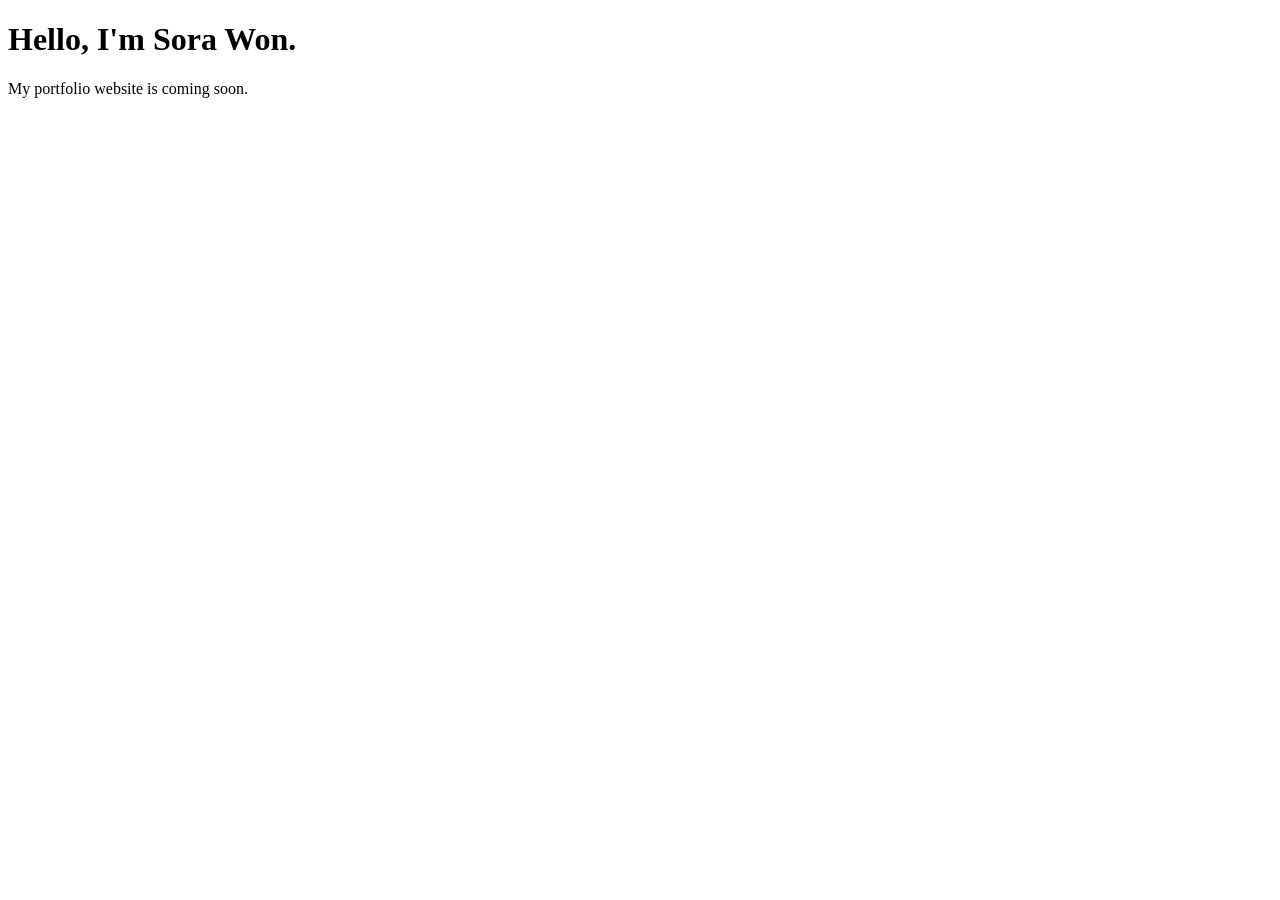
==== index.html @ d73c915c "Initial portfolio setup" ====
<!DOCTYPE html>
<html lang="en">
<head>
    <meta charset="UTF-8">
    <title>Sora Won Portfolio</title>
</head>
<body>
    <h1>Hello, I'm Sora Won.</h1>
    <p>My portfolio website is coming soon.</p>
</body>
</html>
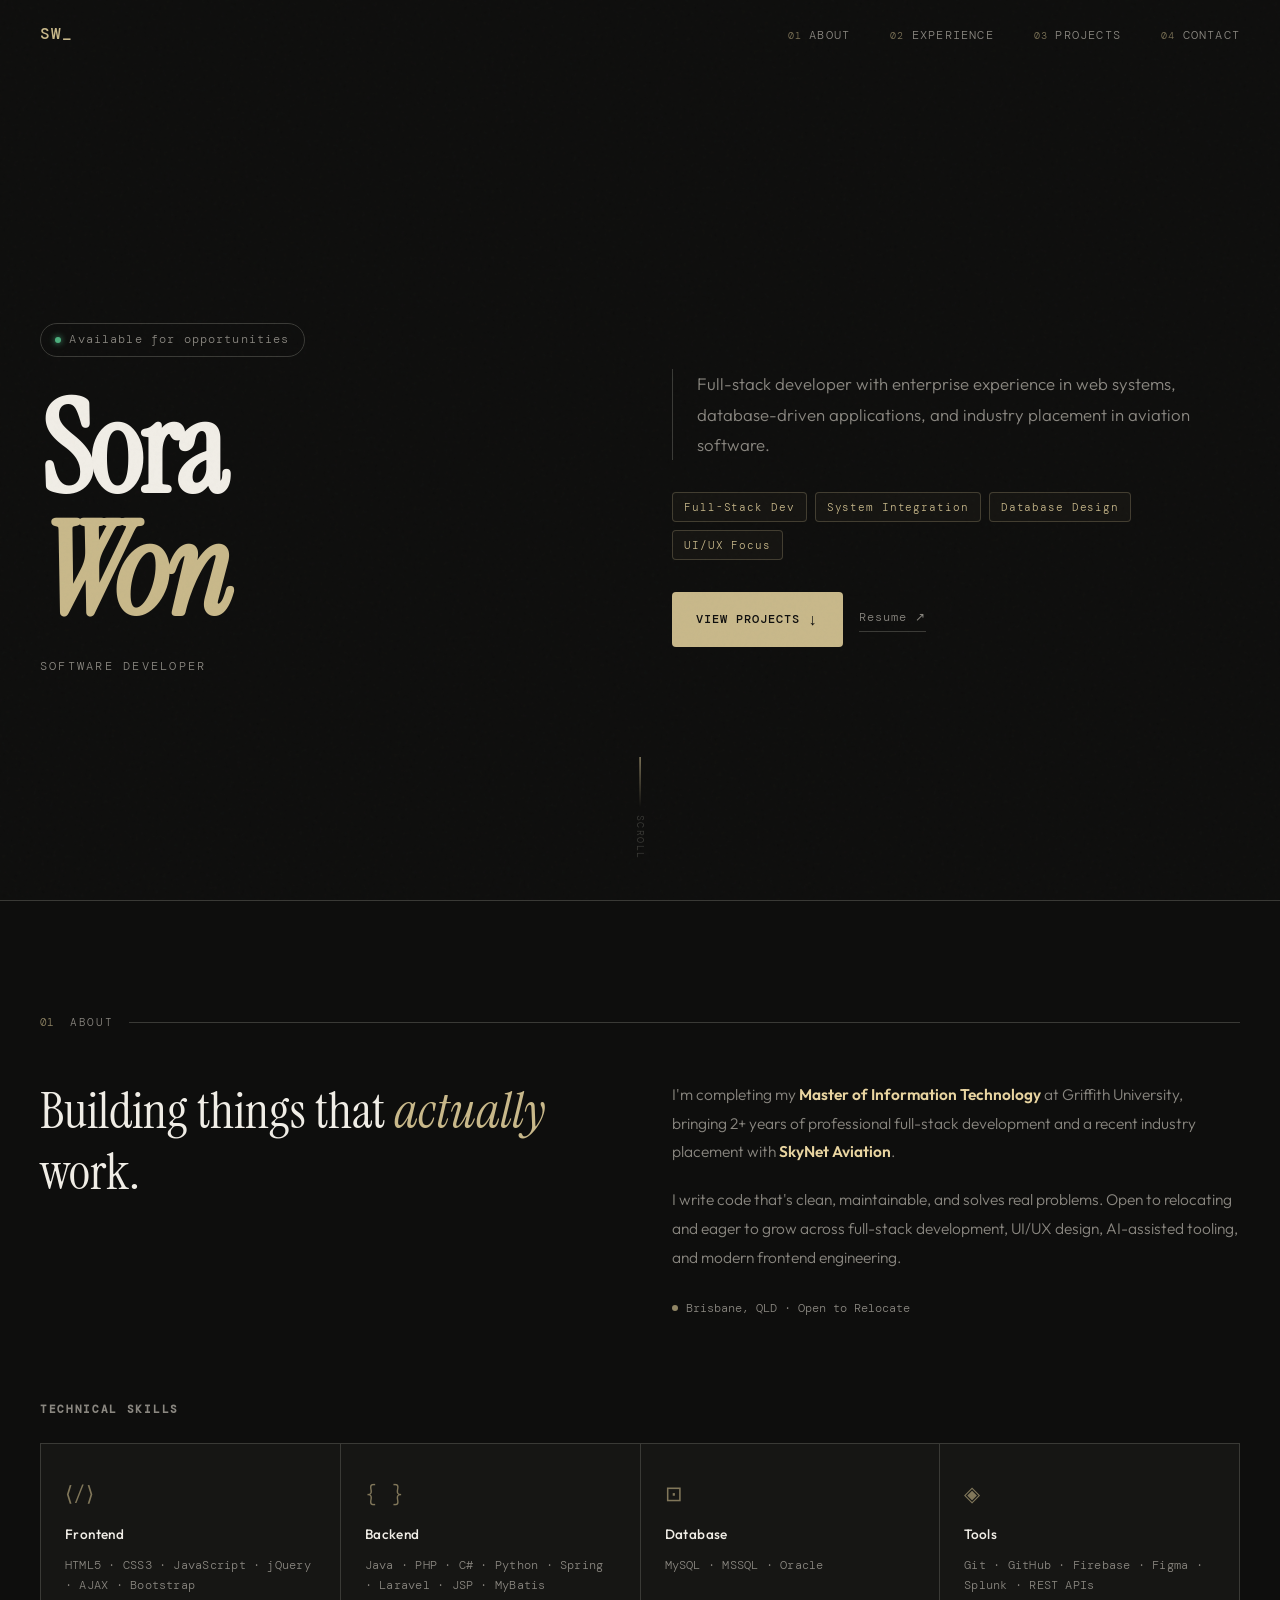
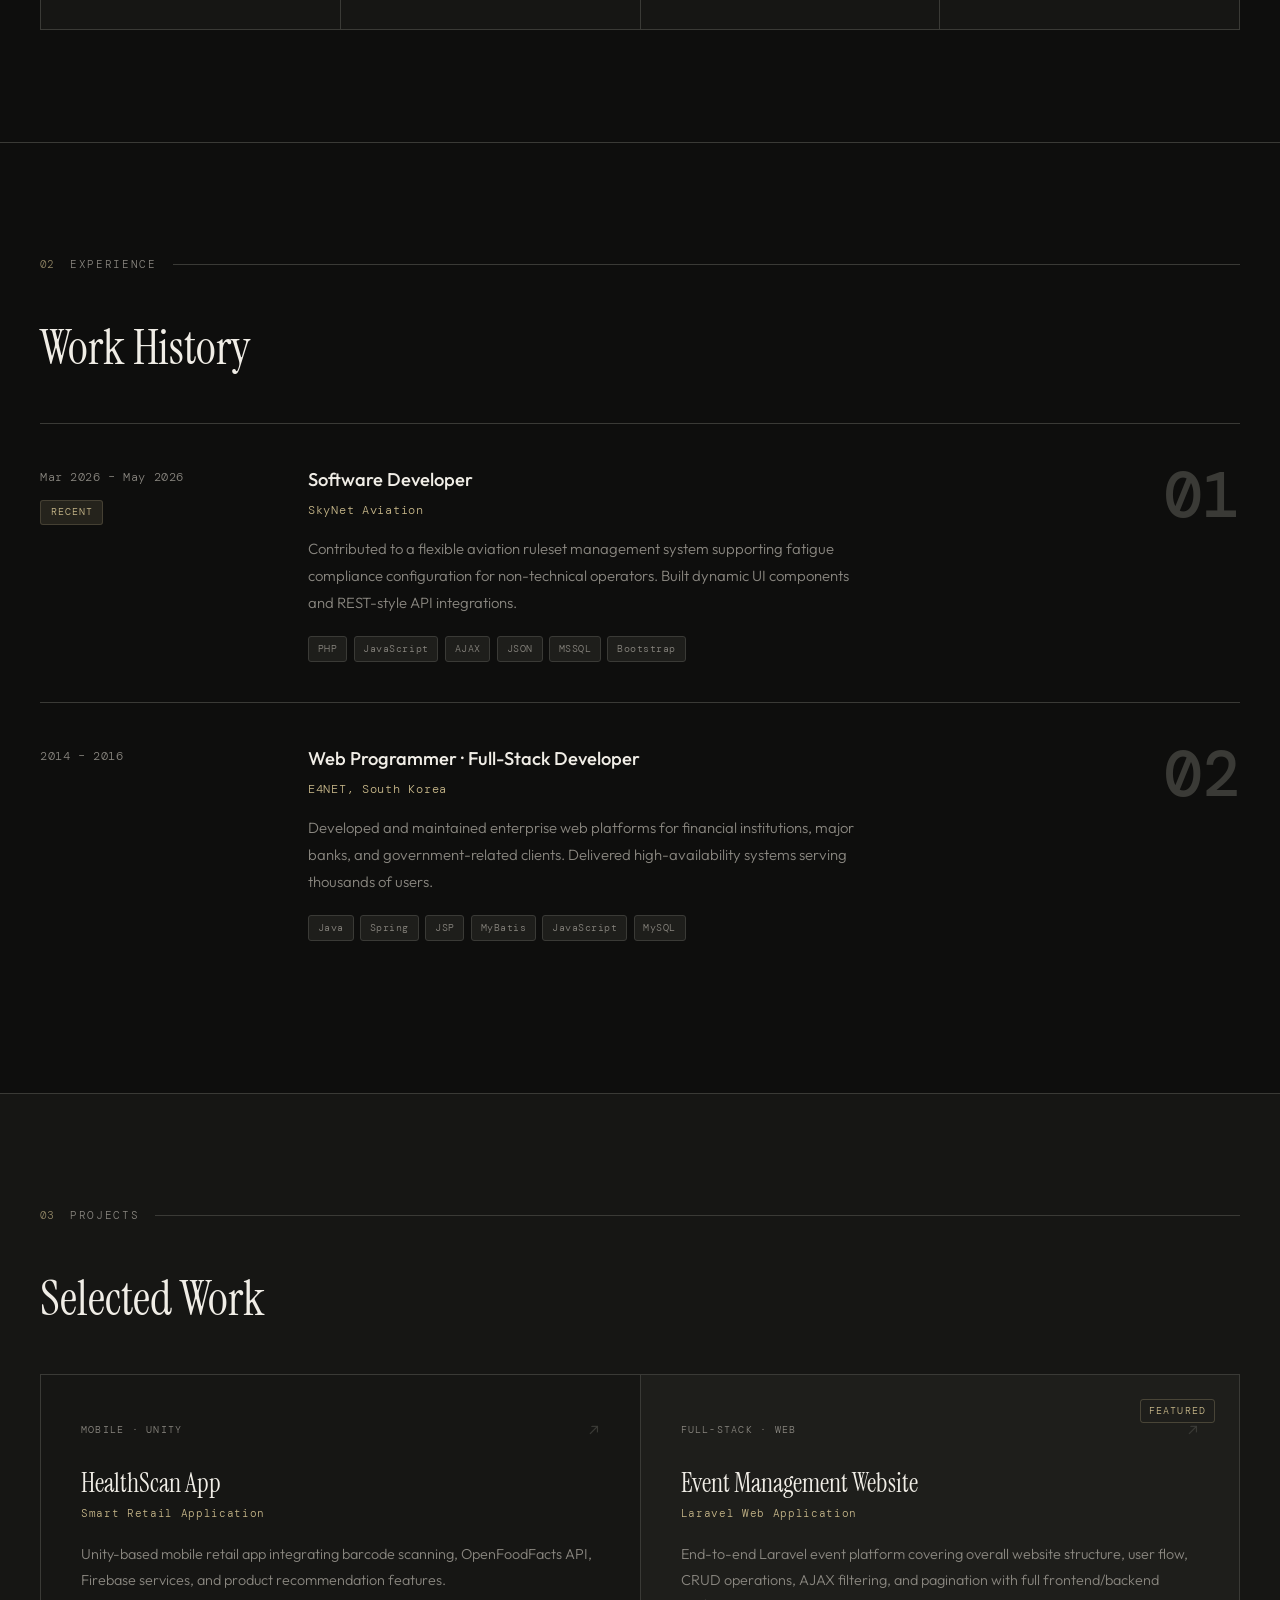
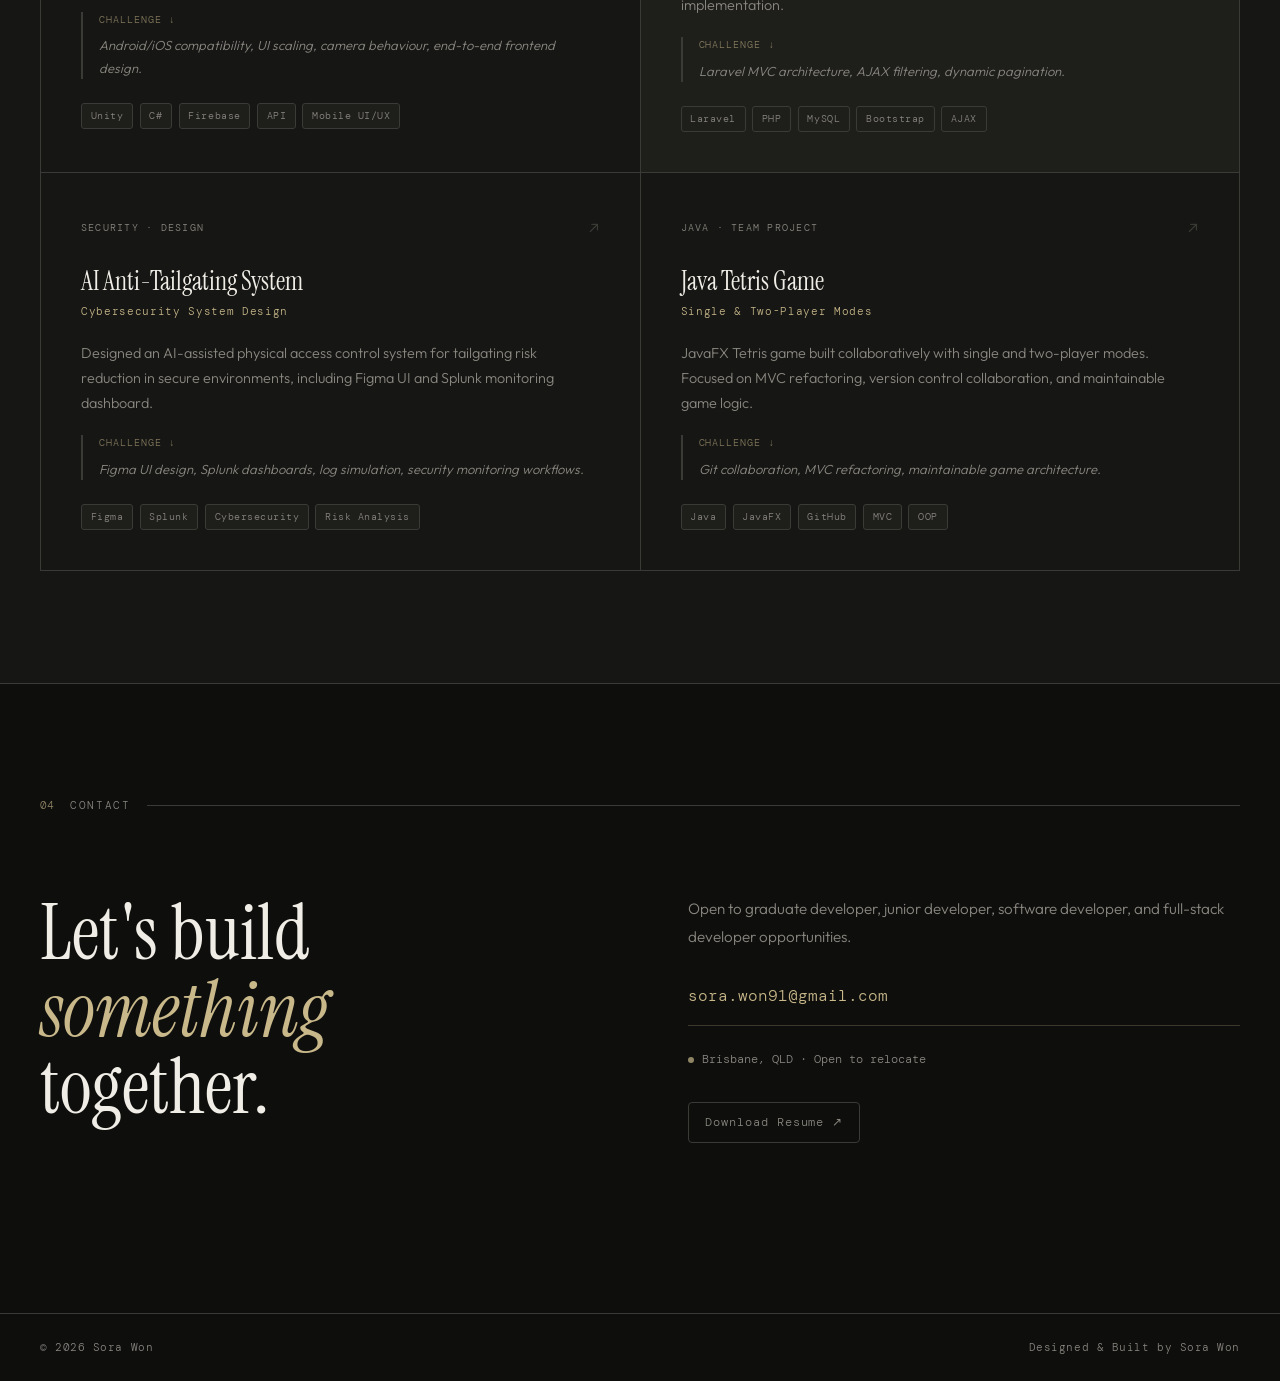
==== commit 64430b06: "Update portfolio design" ====
--- a/index.html
+++ b/index.html
@@ -1,11 +1,314 @@
 <!DOCTYPE html>
 <html lang="en">
 <head>
-    <meta charset="UTF-8">
-    <title>Sora Won Portfolio</title>
+  <meta charset="UTF-8" />
+  <meta name="viewport" content="width=device-width, initial-scale=1.0" />
+  <title>Sora Won — Software Developer</title>
+  <link rel="preconnect" href="https://fonts.googleapis.com" />
+  <link rel="preconnect" href="https://fonts.gstatic.com" crossorigin />
+  <link href="https://fonts.googleapis.com/css2?family=Instrument+Serif:ital@0;1&family=DM+Mono:ital,wght@0,300;0,400;0,500;1,300&family=Outfit:wght@300;400;500;600&display=swap" rel="stylesheet" />
+  <link rel="stylesheet" href="style.css" />
 </head>
 <body>
-    <h1>Hello, I'm Sora Won.</h1>
-    <p>My portfolio website is coming soon.</p>
+
+  <!-- Custom Cursor -->
+  <div class="cursor" id="cursor"></div>
+  <div class="cursor-dot" id="cursorDot"></div>
+
+  <!-- Noise Overlay -->
+  <div class="noise"></div>
+
+  <!-- Navigation -->
+  <nav class="nav" id="nav">
+    <a href="#" class="nav-logo">SW<span class="blink">_</span></a>
+    <ul class="nav-links">
+      <li><a href="#about" data-num="01">About</a></li>
+      <li><a href="#experience" data-num="02">Experience</a></li>
+      <li><a href="#projects" data-num="03">Projects</a></li>
+      <li><a href="#contact" data-num="04">Contact</a></li>
+    </ul>
+    <button class="menu-btn" id="menuBtn" aria-label="Toggle menu">
+      <span></span><span></span>
+    </button>
+  </nav>
+
+  <!-- Mobile Menu -->
+  <div class="mobile-menu" id="mobileMenu">
+    <ul>
+      <li><a href="#about" class="mobile-link">About</a></li>
+      <li><a href="#experience" class="mobile-link">Experience</a></li>
+      <li><a href="#projects" class="mobile-link">Projects</a></li>
+      <li><a href="#contact" class="mobile-link">Contact</a></li>
+    </ul>
+  </div>
+
+  <main>
+
+    <!-- Hero -->
+    <section class="hero">
+      <div class="hero-left">
+        <div class="hero-tag">
+          <span class="dot"></span>
+          Available for opportunities
+        </div>
+        <h1 class="hero-name">
+          <span class="reveal-line">Sora</span>
+          <span class="reveal-line italic">Won</span>
+        </h1>
+        <p class="hero-role">Software Developer</p>
+      </div>
+
+      <div class="hero-right">
+        <p class="hero-desc">
+          Full-stack developer with enterprise experience in web systems, database-driven applications, and industry placement in aviation software.
+        </p>
+        <div class="hero-skills-float">
+          <span>Full-Stack Dev</span>
+          <span>System Integration</span>
+          <span>Database Design</span>
+          <span>UI/UX Focus</span>
+        </div>
+        <div class="hero-actions">
+          <a href="#projects" class="btn-main">View Projects <span class="arrow">↓</span></a>
+          <a href="assets/resume.pdf" class="btn-ghost" target="_blank">Resume ↗</a>
+        </div>
+      </div>
+
+      <div class="hero-scroll">
+        <div class="scroll-line"></div>
+        <span>Scroll</span>
+      </div>
+    </section>
+
+    <!-- About -->
+    <section id="about" class="section about-section">
+      <div class="section-label">
+        <span class="label-num">01</span>
+        <span class="label-text">About</span>
+      </div>
+
+      <div class="about-grid">
+        <div class="about-headline">
+          <h2>Building things that <em>actually</em> work.</h2>
+        </div>
+        <div class="about-content">
+          <p>
+            I'm completing my <strong>Master of Information Technology</strong> at Griffith University, bringing 2+ years of professional full-stack development and a recent industry placement with <strong>SkyNet Aviation</strong>.
+          </p>
+          <p>
+            I write code that's clean, maintainable, and solves real problems. Open to relocating and eager to grow across full-stack development, UI/UX design, AI-assisted tooling, and modern frontend engineering.
+          </p>
+          <div class="about-location">
+            <span class="loc-dot"></span>
+            Brisbane, QLD · Open to Relocate
+          </div>
+        </div>
+      </div>
+
+      <!-- Skills -->
+      <div class="skills-section">
+        <h3 class="skills-heading">Technical Skills</h3>
+        <div class="skills-grid">
+          <div class="skill-block">
+            <div class="skill-icon">⟨/⟩</div>
+            <h4>Frontend</h4>
+            <p>HTML5 · CSS3 · JavaScript · jQuery · AJAX · Bootstrap</p>
+          </div>
+          <div class="skill-block">
+            <div class="skill-icon">{ }</div>
+            <h4>Backend</h4>
+            <p>Java · PHP · C# · Python · Spring · Laravel · JSP · MyBatis</p>
+          </div>
+          <div class="skill-block">
+            <div class="skill-icon">⊡</div>
+            <h4>Database</h4>
+            <p>MySQL · MSSQL · Oracle</p>
+          </div>
+          <div class="skill-block">
+            <div class="skill-icon">◈</div>
+            <h4>Tools</h4>
+            <p>Git · GitHub · Firebase · Figma · Splunk · REST APIs</p>
+          </div>
+        </div>
+      </div>
+    </section>
+
+    <!-- Experience -->
+    <section id="experience" class="section exp-section">
+      <div class="section-label">
+        <span class="label-num">02</span>
+        <span class="label-text">Experience</span>
+      </div>
+
+      <h2 class="section-title">Work History</h2>
+
+      <div class="exp-list">
+
+        <article class="exp-item" data-index="01">
+          <div class="exp-meta">
+            <span class="exp-period">Mar 2026 – May 2026</span>
+            <span class="exp-badge new">Recent</span>
+          </div>
+          <div class="exp-body">
+            <h3>Software Developer</h3>
+            <p class="exp-company">SkyNet Aviation</p>
+            <p class="exp-desc">
+              Contributed to a flexible aviation ruleset management system supporting fatigue compliance configuration for non-technical operators. Built dynamic UI components and REST-style API integrations.
+            </p>
+            <div class="exp-tags">
+              <span>PHP</span><span>JavaScript</span><span>AJAX</span>
+              <span>JSON</span><span>MSSQL</span><span>Bootstrap</span>
+            </div>
+          </div>
+        </article>
+
+        <article class="exp-item" data-index="02">
+          <div class="exp-meta">
+            <span class="exp-period">2014 – 2016</span>
+          </div>
+          <div class="exp-body">
+            <h3>Web Programmer · Full-Stack Developer</h3>
+            <p class="exp-company">E4NET, South Korea</p>
+            <p class="exp-desc">
+              Developed and maintained enterprise web platforms for financial institutions, major banks, and government-related clients. Delivered high-availability systems serving thousands of users.
+            </p>
+            <div class="exp-tags">
+              <span>Java</span><span>Spring</span><span>JSP</span>
+              <span>MyBatis</span><span>JavaScript</span><span>MySQL</span>
+            </div>
+          </div>
+        </article>
+
+      </div>
+    </section>
+
+    <!-- Projects -->
+    <section id="projects" class="section proj-section">
+      <div class="section-label">
+        <span class="label-num">03</span>
+        <span class="label-text">Projects</span>
+      </div>
+
+      <h2 class="section-title">Selected Work</h2>
+
+      <div class="proj-grid">
+
+        <article class="proj-card" data-num="01">
+          <div class="proj-top">
+            <div class="proj-category">Mobile · Unity</div>
+            <div class="proj-arrow">↗</div>
+          </div>
+          <h3>HealthScan App</h3>
+          <p class="proj-subtitle">Smart Retail Application</p>
+          <p class="proj-desc">
+            Unity-based mobile retail app integrating barcode scanning, OpenFoodFacts API, Firebase services, and product recommendation features.
+          </p>
+          <div class="proj-challenge">
+            <span class="chall-label">Challenge ↓</span>
+            Android/iOS compatibility, UI scaling, camera behaviour, end-to-end frontend design.
+          </div>
+          <div class="proj-tags">
+            <span>Unity</span><span>C#</span><span>Firebase</span><span>API</span><span>Mobile UI/UX</span>
+          </div>
+        </article>
+
+        <article class="proj-card featured" data-num="02">
+          <div class="proj-top">
+            <div class="proj-category">Full-Stack · Web</div>
+            <div class="proj-arrow">↗</div>
+          </div>
+          <h3>Event Management Website</h3>
+          <p class="proj-subtitle">Laravel Web Application</p>
+          <p class="proj-desc">
+            End-to-end Laravel event platform covering overall website structure, user flow, CRUD operations, AJAX filtering, and pagination with full frontend/backend implementation.
+          </p>
+          <div class="proj-challenge">
+            <span class="chall-label">Challenge ↓</span>
+            Laravel MVC architecture, AJAX filtering, dynamic pagination.
+          </div>
+          <div class="proj-tags">
+            <span>Laravel</span><span>PHP</span><span>MySQL</span><span>Bootstrap</span><span>AJAX</span>
+          </div>
+        </article>
+
+        <article class="proj-card" data-num="03">
+          <div class="proj-top">
+            <div class="proj-category">Security · Design</div>
+            <div class="proj-arrow">↗</div>
+          </div>
+          <h3>AI Anti-Tailgating System</h3>
+          <p class="proj-subtitle">Cybersecurity System Design</p>
+          <p class="proj-desc">
+            Designed an AI-assisted physical access control system for tailgating risk reduction in secure environments, including Figma UI and Splunk monitoring dashboard.
+          </p>
+          <div class="proj-challenge">
+            <span class="chall-label">Challenge ↓</span>
+            Figma UI design, Splunk dashboards, log simulation, security monitoring workflows.
+          </div>
+          <div class="proj-tags">
+            <span>Figma</span><span>Splunk</span><span>Cybersecurity</span><span>Risk Analysis</span>
+          </div>
+        </article>
+
+        <article class="proj-card" data-num="04">
+          <div class="proj-top">
+            <div class="proj-category">Java · Team Project</div>
+            <div class="proj-arrow">↗</div>
+          </div>
+          <h3>Java Tetris Game</h3>
+          <p class="proj-subtitle">Single &amp; Two-Player Modes</p>
+          <p class="proj-desc">
+            JavaFX Tetris game built collaboratively with single and two-player modes. Focused on MVC refactoring, version control collaboration, and maintainable game logic.
+          </p>
+          <div class="proj-challenge">
+            <span class="chall-label">Challenge ↓</span>
+            Git collaboration, MVC refactoring, maintainable game architecture.
+          </div>
+          <div class="proj-tags">
+            <span>Java</span><span>JavaFX</span><span>GitHub</span><span>MVC</span><span>OOP</span>
+          </div>
+        </article>
+
+      </div>
+    </section>
+
+    <!-- Contact -->
+    <section id="contact" class="section contact-section">
+      <div class="section-label">
+        <span class="label-num">04</span>
+        <span class="label-text">Contact</span>
+      </div>
+
+      <div class="contact-inner">
+        <h2 class="contact-headline">
+          Let's build<br/><em>something</em><br/>together.
+        </h2>
+
+        <div class="contact-details">
+          <p class="contact-intro">
+            Open to graduate developer, junior developer, software developer, and full-stack developer opportunities.
+          </p>
+          <a href="mailto:sora.won91@gmail.com" class="contact-email">
+            sora.won91@gmail.com
+          </a>
+          <div class="contact-loc">
+            <span class="loc-dot"></span>
+            Brisbane, QLD · Open to relocate
+          </div>
+          <div class="contact-links">
+            <a href="assets/resume.pdf" target="_blank" class="contact-link">Download Resume ↗</a>
+          </div>
+        </div>
+      </div>
+    </section>
+
+  </main>
+
+  <footer class="footer">
+    <span>© 2026 Sora Won</span>
+    <span>Designed &amp; Built by Sora Won</span>
+  </footer>
+
+  <script src="script.js"></script>
 </body>
 </html>
--- a/style.css
+++ b/style.css
@@ -0,0 +1,877 @@
+/* ============================================================
+   SORA WON — Portfolio CSS
+   Theme: Editorial Dark · Monochrome + Warm Accent
+   Fonts: Instrument Serif (display) · Outfit (body) · DM Mono (code/labels)
+   ============================================================ */
+
+   *, *::before, *::after {
+    box-sizing: border-box;
+    margin: 0;
+    padding: 0;
+  }
+  
+  :root {
+    --bg:        #0e0e0d;
+    --bg-2:      #161614;
+    --bg-3:      #1e1e1b;
+    --text:      #f0ede6;
+    --muted:     #8a8780;
+    --faint:     #3a3a36;
+    --accent:    #c8b88a;
+    --accent-2:  #e8d4a0;
+    --white:     #f7f4ee;
+  
+    --serif: 'Instrument Serif', Georgia, serif;
+    --sans:  'Outfit', sans-serif;
+    --mono:  'DM Mono', monospace;
+  
+    --nav-h: 68px;
+    --ease: cubic-bezier(0.25, 0.1, 0.25, 1);
+    --ease-out: cubic-bezier(0.0, 0.0, 0.2, 1);
+  }
+  
+  /* ─── SCROLLBAR ─── */
+  ::-webkit-scrollbar { width: 4px; }
+  ::-webkit-scrollbar-track { background: var(--bg); }
+  ::-webkit-scrollbar-thumb { background: var(--faint); border-radius: 2px; }
+  
+  /* ─── BASE ─── */
+  html { scroll-behavior: smooth; }
+  
+  body {
+    background: var(--bg);
+    color: var(--text);
+    font-family: var(--sans);
+    font-weight: 300;
+    line-height: 1.7;
+    overflow-x: hidden;
+    cursor: none;
+  }
+  
+  a { color: inherit; text-decoration: none; }
+  em, i { font-style: italic; }
+  strong { font-weight: 600; color: var(--accent-2); }
+  
+  /* ─── NOISE OVERLAY ─── */
+  .noise {
+    position: fixed;
+    inset: 0;
+    background-image: url("data:image/svg+xml,%3Csvg viewBox='0 0 256 256' xmlns='http://www.w3.org/2000/svg'%3E%3Cfilter id='noise'%3E%3CfeTurbulence type='fractalNoise' baseFrequency='0.9' numOctaves='4' stitchTiles='stitch'/%3E%3C/filter%3E%3Crect width='100%25' height='100%25' filter='url(%23noise)' opacity='0.04'/%3E%3C/svg%3E");
+    pointer-events: none;
+    z-index: 9999;
+    opacity: 0.5;
+  }
+  
+  /* ─── CUSTOM CURSOR ─── */
+  .cursor {
+    position: fixed;
+    width: 36px;
+    height: 36px;
+    border: 1px solid var(--accent);
+    border-radius: 50%;
+    pointer-events: none;
+    z-index: 10000;
+    transition: transform 0.15s var(--ease), opacity 0.2s;
+    transform: translate(-50%, -50%);
+    opacity: 0;
+  }
+  
+  .cursor-dot {
+    position: fixed;
+    width: 5px;
+    height: 5px;
+    background: var(--accent);
+    border-radius: 50%;
+    pointer-events: none;
+    z-index: 10001;
+    transform: translate(-50%, -50%);
+    transition: transform 0.08s var(--ease);
+    opacity: 0;
+  }
+  
+  body:hover .cursor,
+  body:hover .cursor-dot { opacity: 1; }
+  
+  /* ─── NAVIGATION ─── */
+  .nav {
+    position: fixed;
+    top: 0;
+    left: 0;
+    right: 0;
+    z-index: 100;
+    display: flex;
+    align-items: center;
+    justify-content: space-between;
+    padding: 0 2.5rem;
+    height: var(--nav-h);
+    border-bottom: 1px solid transparent;
+    transition: background 0.4s, border-color 0.4s;
+  }
+  
+  .nav.scrolled {
+    background: rgba(14, 14, 13, 0.92);
+    backdrop-filter: blur(12px);
+    border-bottom-color: var(--faint);
+  }
+  
+  .nav-logo {
+    font-family: var(--mono);
+    font-size: 1rem;
+    font-weight: 500;
+    letter-spacing: 0.05em;
+    color: var(--accent);
+  }
+  
+  .blink {
+    animation: blink 1.2s step-end infinite;
+    color: var(--accent);
+  }
+  @keyframes blink { 0%, 100% { opacity: 1; } 50% { opacity: 0; } }
+  
+  .nav-links {
+    display: flex;
+    list-style: none;
+    gap: 2.5rem;
+  }
+  
+  .nav-links a {
+    font-family: var(--mono);
+    font-size: 0.75rem;
+    letter-spacing: 0.1em;
+    text-transform: uppercase;
+    color: var(--muted);
+    transition: color 0.2s;
+    position: relative;
+  }
+  
+  .nav-links a::before {
+    content: attr(data-num) ' ';
+    color: var(--accent);
+    opacity: 0.6;
+    font-size: 0.65rem;
+  }
+  
+  .nav-links a:hover { color: var(--text); }
+  
+  /* Mobile menu button */
+  .menu-btn {
+    display: none;
+    flex-direction: column;
+    gap: 6px;
+    background: none;
+    border: none;
+    cursor: pointer;
+    padding: 4px;
+  }
+  .menu-btn span {
+    display: block;
+    width: 24px;
+    height: 1px;
+    background: var(--text);
+    transition: all 0.3s;
+  }
+  
+  /* Mobile Menu */
+  .mobile-menu {
+    position: fixed;
+    inset: 0;
+    background: var(--bg);
+    z-index: 90;
+    display: flex;
+    align-items: center;
+    justify-content: center;
+    transform: translateY(-100%);
+    transition: transform 0.4s var(--ease-out);
+  }
+  .mobile-menu.open { transform: translateY(0); }
+  .mobile-menu ul { list-style: none; text-align: center; }
+  .mobile-menu ul li { margin: 1.5rem 0; }
+  .mobile-link {
+    font-family: var(--serif);
+    font-size: 3rem;
+    font-style: italic;
+    color: var(--text);
+    transition: color 0.2s;
+  }
+  .mobile-link:hover { color: var(--accent); }
+  
+  /* ─── SECTION LABEL ─── */
+  .section-label {
+    display: flex;
+    align-items: center;
+    gap: 1rem;
+    margin-bottom: 3rem;
+  }
+  
+  .label-num {
+    font-family: var(--mono);
+    font-size: 0.7rem;
+    color: var(--accent);
+    opacity: 0.7;
+  }
+  
+  .label-text {
+    font-family: var(--mono);
+    font-size: 0.7rem;
+    letter-spacing: 0.15em;
+    text-transform: uppercase;
+    color: var(--muted);
+  }
+  
+  .section-label::after {
+    content: '';
+    flex: 1;
+    height: 1px;
+    background: var(--faint);
+  }
+  
+  /* ─── HERO ─── */
+  .hero {
+    min-height: 100vh;
+    display: grid;
+    grid-template-columns: 1fr 1fr;
+    align-items: center;
+    padding: calc(var(--nav-h) + 4rem) 2.5rem 4rem;
+    gap: 4rem;
+    position: relative;
+  }
+  
+  .hero-left { padding-top: 2rem; }
+  
+  .hero-tag {
+    display: inline-flex;
+    align-items: center;
+    gap: 0.5rem;
+    font-family: var(--mono);
+    font-size: 0.72rem;
+    letter-spacing: 0.1em;
+    color: var(--muted);
+    border: 1px solid var(--faint);
+    padding: 0.4rem 0.9rem;
+    border-radius: 100px;
+    margin-bottom: 2rem;
+  }
+  
+  .dot {
+    width: 6px;
+    height: 6px;
+    background: #4caf7d;
+    border-radius: 50%;
+    box-shadow: 0 0 6px #4caf7d;
+    animation: pulse 2s ease-in-out infinite;
+  }
+  
+  @keyframes pulse {
+    0%, 100% { opacity: 1; box-shadow: 0 0 6px #4caf7d; }
+    50% { opacity: 0.6; box-shadow: 0 0 12px #4caf7d; }
+  }
+  
+  .hero-name {
+    font-family: var(--serif);
+    font-size: clamp(5rem, 10vw, 9rem);
+    line-height: 0.95;
+    letter-spacing: -0.02em;
+    display: flex;
+    flex-direction: column;
+    margin-bottom: 1rem;
+  }
+  
+  .hero-name .italic {
+    font-style: italic;
+    color: var(--accent);
+  }
+  
+  .hero-role {
+    font-family: var(--mono);
+    font-size: 0.78rem;
+    letter-spacing: 0.18em;
+    text-transform: uppercase;
+    color: var(--muted);
+    margin-top: 1.5rem;
+  }
+  
+  .hero-right {
+    display: flex;
+    flex-direction: column;
+    gap: 2rem;
+    padding-top: 3rem;
+  }
+  
+  .hero-desc {
+    font-size: 1.05rem;
+    color: var(--muted);
+    line-height: 1.8;
+    border-left: 1px solid var(--faint);
+    padding-left: 1.5rem;
+  }
+  
+  .hero-skills-float {
+    display: flex;
+    flex-wrap: wrap;
+    gap: 0.5rem;
+  }
+  
+  .hero-skills-float span {
+    font-family: var(--mono);
+    font-size: 0.68rem;
+    letter-spacing: 0.08em;
+    color: var(--accent);
+    border: 1px solid rgba(200, 184, 138, 0.25);
+    padding: 0.3rem 0.7rem;
+    border-radius: 4px;
+    background: rgba(200, 184, 138, 0.04);
+  }
+  
+  .hero-actions {
+    display: flex;
+    gap: 1rem;
+    align-items: center;
+    flex-wrap: wrap;
+  }
+  
+  .btn-main {
+    display: inline-flex;
+    align-items: center;
+    gap: 0.5rem;
+    background: var(--accent);
+    color: var(--bg);
+    font-family: var(--mono);
+    font-size: 0.78rem;
+    font-weight: 500;
+    letter-spacing: 0.08em;
+    text-transform: uppercase;
+    padding: 0.85rem 1.5rem;
+    border-radius: 4px;
+    transition: background 0.2s, transform 0.2s;
+  }
+  .btn-main:hover { background: var(--accent-2); transform: translateY(-1px); }
+  .btn-main .arrow { font-size: 1rem; }
+  
+  .btn-ghost {
+    font-family: var(--mono);
+    font-size: 0.78rem;
+    letter-spacing: 0.08em;
+    color: var(--muted);
+    border-bottom: 1px solid var(--faint);
+    padding-bottom: 2px;
+    transition: color 0.2s, border-color 0.2s;
+  }
+  .btn-ghost:hover { color: var(--text); border-color: var(--muted); }
+  
+  .hero-scroll {
+    position: absolute;
+    bottom: 2.5rem;
+    left: 50%;
+    transform: translateX(-50%);
+    display: flex;
+    flex-direction: column;
+    align-items: center;
+    gap: 0.5rem;
+  }
+  
+  .hero-scroll span {
+    font-family: var(--mono);
+    font-size: 0.62rem;
+    letter-spacing: 0.15em;
+    text-transform: uppercase;
+    color: var(--faint);
+    writing-mode: vertical-rl;
+  }
+  
+  .scroll-line {
+    width: 1px;
+    height: 50px;
+    background: linear-gradient(to bottom, var(--accent), transparent);
+    animation: scrollDrop 1.8s ease-in-out infinite;
+  }
+  
+  @keyframes scrollDrop {
+    0% { transform: scaleY(0); transform-origin: top; opacity: 1; }
+    50% { transform: scaleY(1); transform-origin: top; opacity: 1; }
+    100% { transform: scaleY(1); transform-origin: bottom; opacity: 0; }
+  }
+  
+  /* ─── SECTIONS ─── */
+  .section {
+    padding: 7rem 2.5rem;
+    border-top: 1px solid var(--faint);
+  }
+  
+  /* ─── ABOUT ─── */
+  .about-grid {
+    display: grid;
+    grid-template-columns: 1fr 1fr;
+    gap: 4rem;
+    align-items: start;
+    margin-bottom: 5rem;
+  }
+  
+  .about-headline h2 {
+    font-family: var(--serif);
+    font-size: clamp(2rem, 4vw, 3.2rem);
+    line-height: 1.2;
+    font-weight: 400;
+  }
+  
+  .about-headline h2 em {
+    font-style: italic;
+    color: var(--accent);
+  }
+  
+  .about-content p {
+    color: var(--muted);
+    margin-bottom: 1.2rem;
+    line-height: 1.85;
+    font-size: 0.97rem;
+  }
+  
+  .about-location {
+    display: inline-flex;
+    align-items: center;
+    gap: 0.5rem;
+    font-family: var(--mono);
+    font-size: 0.72rem;
+    color: var(--muted);
+    margin-top: 0.5rem;
+  }
+  
+  .loc-dot {
+    width: 6px;
+    height: 6px;
+    border-radius: 50%;
+    background: var(--accent);
+    opacity: 0.7;
+  }
+  
+  /* Skills */
+  .skills-heading {
+    font-family: var(--mono);
+    font-size: 0.7rem;
+    letter-spacing: 0.15em;
+    text-transform: uppercase;
+    color: var(--muted);
+    margin-bottom: 1.5rem;
+  }
+  
+  .skills-grid {
+    display: grid;
+    grid-template-columns: repeat(4, 1fr);
+    gap: 1px;
+    background: var(--faint);
+    border: 1px solid var(--faint);
+  }
+  
+  .skill-block {
+    background: var(--bg-2);
+    padding: 2rem 1.5rem;
+    transition: background 0.2s;
+  }
+  .skill-block:hover { background: var(--bg-3); }
+  
+  .skill-icon {
+    font-family: var(--mono);
+    font-size: 1.3rem;
+    color: var(--accent);
+    opacity: 0.6;
+    margin-bottom: 0.75rem;
+  }
+  
+  .skill-block h4 {
+    font-family: var(--sans);
+    font-size: 0.85rem;
+    font-weight: 500;
+    color: var(--text);
+    margin-bottom: 0.6rem;
+    letter-spacing: 0.03em;
+  }
+  
+  .skill-block p {
+    font-family: var(--mono);
+    font-size: 0.72rem;
+    color: var(--muted);
+    line-height: 1.8;
+    letter-spacing: 0.02em;
+  }
+  
+  /* ─── EXPERIENCE ─── */
+  .exp-section { background: var(--bg); }
+  
+  .section-title {
+    font-family: var(--serif);
+    font-size: clamp(2rem, 4vw, 3rem);
+    font-weight: 400;
+    margin-bottom: 3rem;
+    line-height: 1.1;
+  }
+  
+  .exp-list {
+    display: flex;
+    flex-direction: column;
+    gap: 0;
+  }
+  
+  .exp-item {
+    display: grid;
+    grid-template-columns: 220px 1fr;
+    gap: 3rem;
+    padding: 2.5rem 0;
+    border-top: 1px solid var(--faint);
+    transition: background 0.2s;
+    position: relative;
+  }
+  
+  .exp-item::before {
+    content: attr(data-index);
+    position: absolute;
+    right: 0;
+    top: 2.5rem;
+    font-family: var(--mono);
+    font-size: 4rem;
+    color: var(--faint);
+    font-weight: 500;
+    line-height: 1;
+    user-select: none;
+  }
+  
+  .exp-meta {
+    display: flex;
+    flex-direction: column;
+    gap: 0.75rem;
+    padding-top: 0.25rem;
+  }
+  
+  .exp-period {
+    font-family: var(--mono);
+    font-size: 0.72rem;
+    color: var(--muted);
+    letter-spacing: 0.05em;
+  }
+  
+  .exp-badge {
+    display: inline-block;
+    font-family: var(--mono);
+    font-size: 0.62rem;
+    letter-spacing: 0.1em;
+    text-transform: uppercase;
+    padding: 0.2rem 0.6rem;
+    border-radius: 3px;
+    width: fit-content;
+  }
+  .exp-badge.new {
+    background: rgba(200, 184, 138, 0.12);
+    color: var(--accent);
+    border: 1px solid rgba(200, 184, 138, 0.2);
+  }
+  
+  .exp-body h3 {
+    font-family: var(--sans);
+    font-size: 1.15rem;
+    font-weight: 500;
+    color: var(--text);
+    margin-bottom: 0.3rem;
+  }
+  
+  .exp-company {
+    font-family: var(--mono);
+    font-size: 0.75rem;
+    color: var(--accent);
+    letter-spacing: 0.06em;
+    margin-bottom: 1rem;
+  }
+  
+  .exp-desc {
+    color: var(--muted);
+    font-size: 0.93rem;
+    line-height: 1.8;
+    margin-bottom: 1.2rem;
+    max-width: 55ch;
+  }
+  
+  .exp-tags {
+    display: flex;
+    flex-wrap: wrap;
+    gap: 0.4rem;
+  }
+  
+  .exp-tags span,
+  .proj-tags span {
+    font-family: var(--mono);
+    font-size: 0.65rem;
+    color: var(--muted);
+    background: var(--bg-3);
+    border: 1px solid var(--faint);
+    padding: 0.2rem 0.55rem;
+    border-radius: 3px;
+    letter-spacing: 0.05em;
+    transition: color 0.2s, border-color 0.2s;
+  }
+  
+  .exp-tags span:hover,
+  .proj-tags span:hover {
+    color: var(--accent);
+    border-color: rgba(200, 184, 138, 0.3);
+  }
+  
+  /* ─── PROJECTS ─── */
+  .proj-section { background: var(--bg-2); }
+  
+  .proj-grid {
+    display: grid;
+    grid-template-columns: repeat(2, 1fr);
+    gap: 1px;
+    background: var(--faint);
+    border: 1px solid var(--faint);
+  }
+  
+  .proj-card {
+    background: var(--bg-2);
+    padding: 2.5rem;
+    position: relative;
+    overflow: hidden;
+    transition: background 0.25s;
+    cursor: pointer;
+  }
+  
+  .proj-card:hover { background: var(--bg-3); }
+  
+  .proj-card.featured {
+    background: var(--bg-3);
+  }
+  
+  .proj-card.featured::after {
+    content: 'Featured';
+    position: absolute;
+    top: 1.5rem;
+    right: 1.5rem;
+    font-family: var(--mono);
+    font-size: 0.6rem;
+    letter-spacing: 0.12em;
+    text-transform: uppercase;
+    color: var(--accent);
+    border: 1px solid rgba(200, 184, 138, 0.25);
+    padding: 0.2rem 0.5rem;
+    border-radius: 3px;
+  }
+  
+  .proj-top {
+    display: flex;
+    justify-content: space-between;
+    align-items: center;
+    margin-bottom: 1.5rem;
+  }
+  
+  .proj-category {
+    font-family: var(--mono);
+    font-size: 0.65rem;
+    letter-spacing: 0.12em;
+    text-transform: uppercase;
+    color: var(--muted);
+  }
+  
+  .proj-arrow {
+    font-size: 1.1rem;
+    color: var(--faint);
+    transition: color 0.2s, transform 0.2s;
+  }
+  .proj-card:hover .proj-arrow {
+    color: var(--accent);
+    transform: translate(2px, -2px);
+  }
+  
+  .proj-card h3 {
+    font-family: var(--serif);
+    font-size: 1.6rem;
+    font-weight: 400;
+    color: var(--text);
+    margin-bottom: 0.3rem;
+    line-height: 1.2;
+  }
+  
+  .proj-subtitle {
+    font-family: var(--mono);
+    font-size: 0.7rem;
+    color: var(--accent);
+    letter-spacing: 0.06em;
+    margin-bottom: 1.2rem;
+  }
+  
+  .proj-desc {
+    font-size: 0.9rem;
+    color: var(--muted);
+    line-height: 1.75;
+    margin-bottom: 1.2rem;
+  }
+  
+  .proj-challenge {
+    font-size: 0.82rem;
+    color: var(--muted);
+    border-left: 2px solid var(--faint);
+    padding-left: 1rem;
+    margin-bottom: 1.5rem;
+    font-style: italic;
+    line-height: 1.7;
+  }
+  
+  .chall-label {
+    display: block;
+    font-family: var(--mono);
+    font-size: 0.62rem;
+    font-style: normal;
+    letter-spacing: 0.1em;
+    color: var(--accent);
+    opacity: 0.6;
+    margin-bottom: 0.35rem;
+    text-transform: uppercase;
+  }
+  
+  .proj-tags {
+    display: flex;
+    flex-wrap: wrap;
+    gap: 0.4rem;
+  }
+  
+  /* ─── CONTACT ─── */
+  .contact-section {
+    background: var(--bg);
+    min-height: 70vh;
+    display: flex;
+    flex-direction: column;
+  }
+  
+  .contact-inner {
+    display: grid;
+    grid-template-columns: 1fr 1fr;
+    gap: 6rem;
+    align-items: start;
+    flex: 1;
+    padding-top: 2rem;
+  }
+  
+  .contact-headline {
+    font-family: var(--serif);
+    font-size: clamp(3rem, 6vw, 5.5rem);
+    line-height: 1.0;
+    font-weight: 400;
+  }
+  
+  .contact-headline em {
+    font-style: italic;
+    color: var(--accent);
+  }
+  
+  .contact-intro {
+    color: var(--muted);
+    font-size: 0.95rem;
+    line-height: 1.8;
+    margin-bottom: 2rem;
+  }
+  
+  .contact-email {
+    display: block;
+    font-family: var(--mono);
+    font-size: 1rem;
+    color: var(--accent);
+    border-bottom: 1px solid rgba(200, 184, 138, 0.25);
+    padding-bottom: 1rem;
+    margin-bottom: 1.5rem;
+    transition: color 0.2s, border-color 0.2s;
+    word-break: break-all;
+  }
+  .contact-email:hover {
+    color: var(--accent-2);
+    border-bottom-color: var(--accent);
+  }
+  
+  .contact-loc {
+    display: flex;
+    align-items: center;
+    gap: 0.5rem;
+    font-family: var(--mono);
+    font-size: 0.72rem;
+    color: var(--muted);
+    margin-bottom: 2rem;
+  }
+  
+  .contact-links { display: flex; gap: 1rem; }
+  
+  .contact-link {
+    font-family: var(--mono);
+    font-size: 0.75rem;
+    letter-spacing: 0.08em;
+    color: var(--muted);
+    border: 1px solid var(--faint);
+    padding: 0.6rem 1rem;
+    border-radius: 4px;
+    transition: all 0.2s;
+  }
+  .contact-link:hover {
+    color: var(--text);
+    border-color: var(--muted);
+    background: var(--bg-3);
+  }
+  
+  /* ─── FOOTER ─── */
+  .footer {
+    display: flex;
+    justify-content: space-between;
+    align-items: center;
+    padding: 1.5rem 2.5rem;
+    border-top: 1px solid var(--faint);
+    font-family: var(--mono);
+    font-size: 0.68rem;
+    color: var(--muted);
+    letter-spacing: 0.05em;
+  }
+  
+  /* ─── REVEAL ANIMATIONS ─── */
+  .reveal-line {
+    display: block;
+    overflow: hidden;
+  }
+  
+  .reveal-line::after {
+    content: '';
+    display: block;
+    transform: scaleX(0);
+  }
+  
+  /* fade-in for scroll reveal */
+  .fade-up {
+    opacity: 0;
+    transform: translateY(28px);
+    transition: opacity 0.7s var(--ease-out), transform 0.7s var(--ease-out);
+  }
+  
+  .fade-up.visible {
+    opacity: 1;
+    transform: translateY(0);
+  }
+  
+  /* ─── RESPONSIVE ─── */
+  @media (max-width: 900px) {
+    .hero {
+      grid-template-columns: 1fr;
+      gap: 2.5rem;
+      padding-bottom: 6rem;
+    }
+    .hero-left { padding-top: 1rem; }
+    .hero-right { padding-top: 0; }
+    .about-grid { grid-template-columns: 1fr; gap: 2rem; }
+    .skills-grid { grid-template-columns: repeat(2, 1fr); }
+    .proj-grid { grid-template-columns: 1fr; }
+    .exp-item { grid-template-columns: 1fr; gap: 0.5rem; }
+    .exp-item::before { display: none; }
+    .contact-inner { grid-template-columns: 1fr; gap: 3rem; }
+    .nav-links { display: none; }
+    .menu-btn { display: flex; }
+    .footer { flex-direction: column; gap: 0.5rem; text-align: center; }
+  }
+  
+  @media (max-width: 560px) {
+    .section { padding: 5rem 1.25rem; }
+    .hero { padding-left: 1.25rem; padding-right: 1.25rem; }
+    .nav { padding: 0 1.25rem; }
+    .skills-grid { grid-template-columns: 1fr; }
+    .hero-name { font-size: clamp(3.5rem, 15vw, 6rem); }
+    .footer { padding: 1.25rem; }
+  }
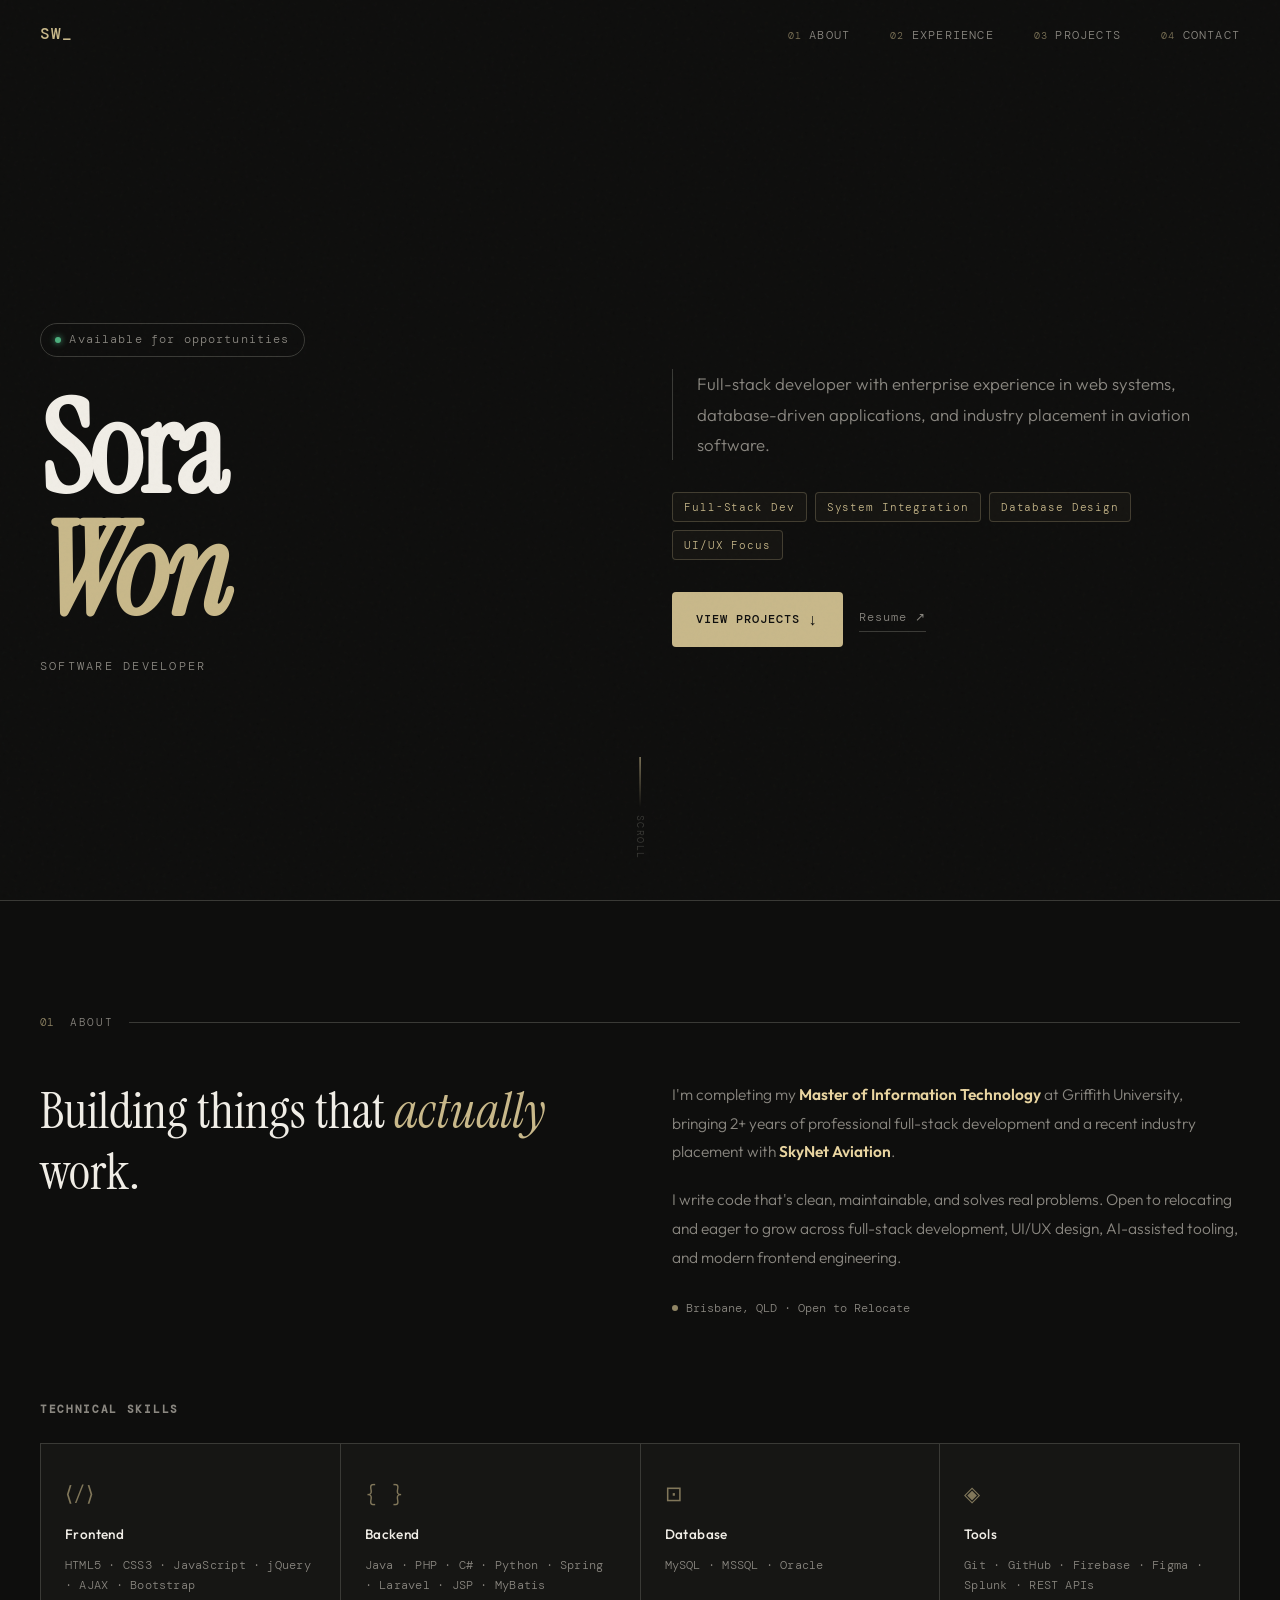
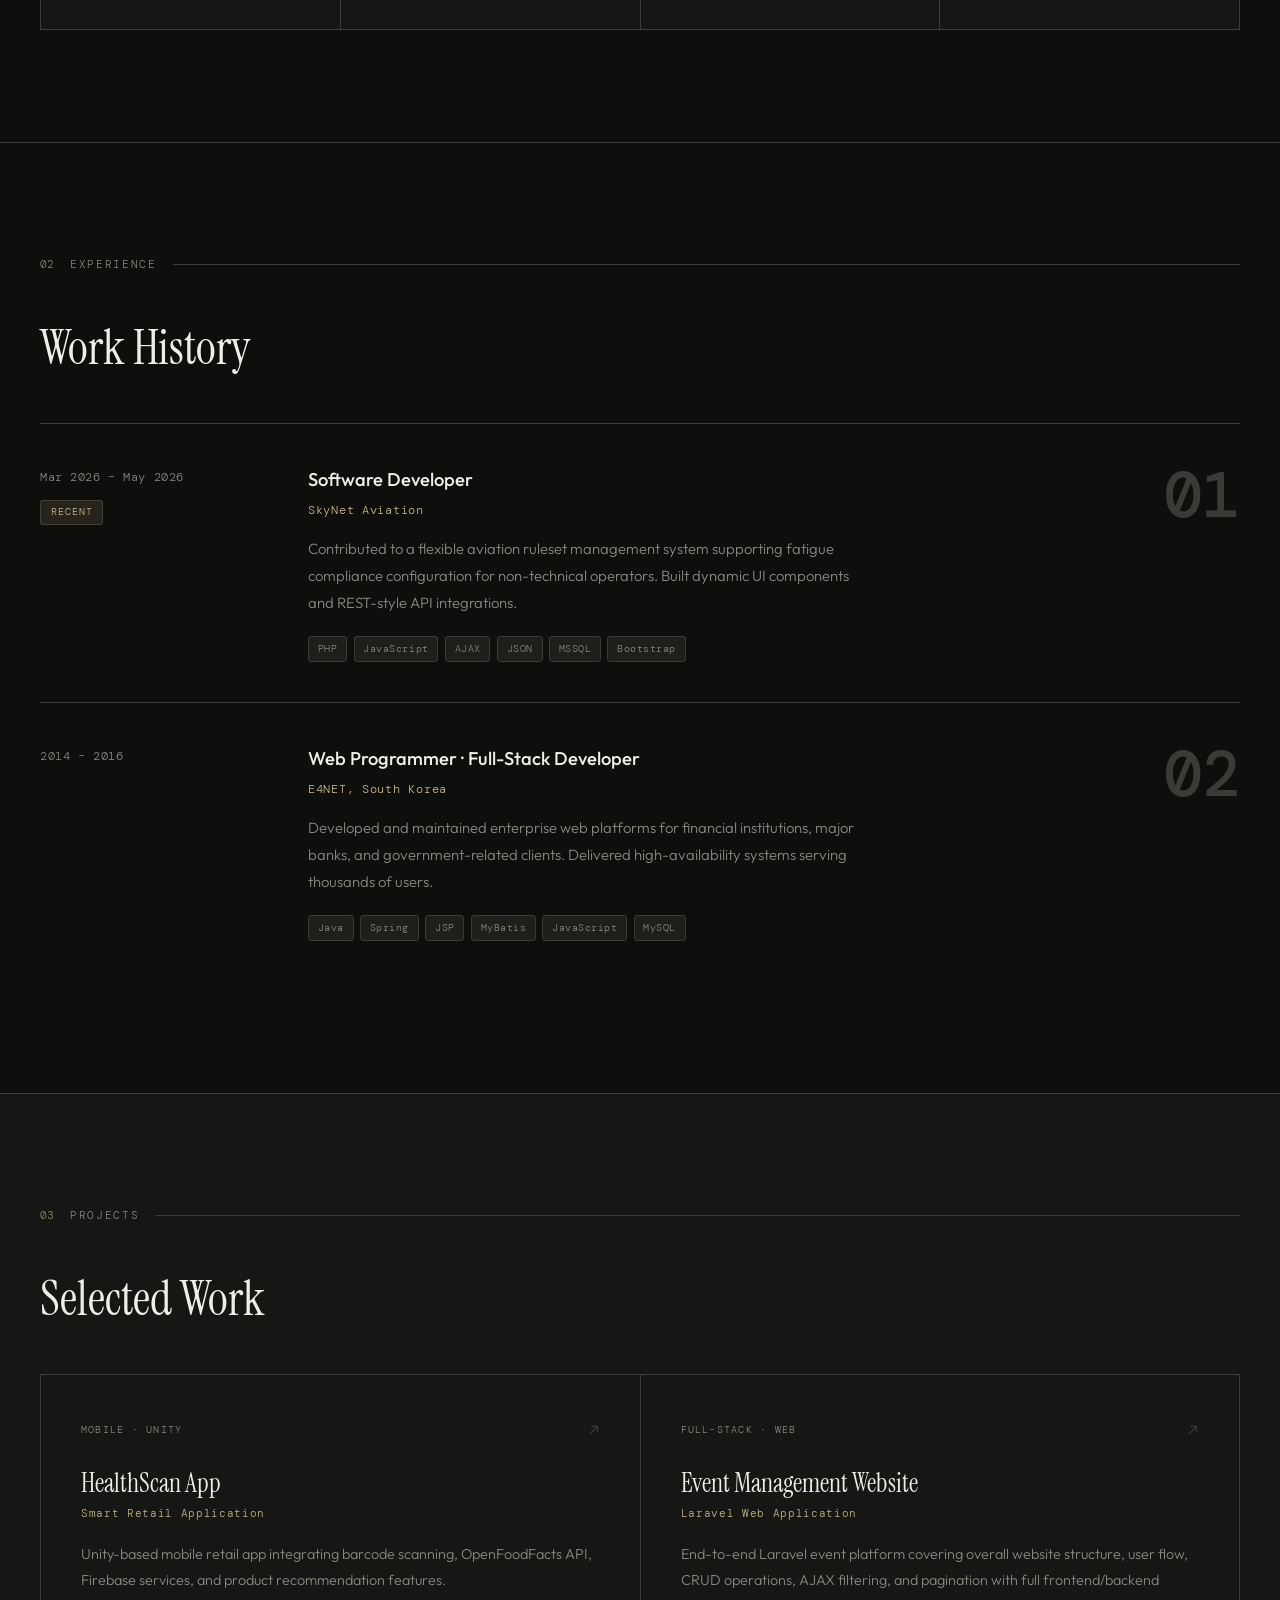
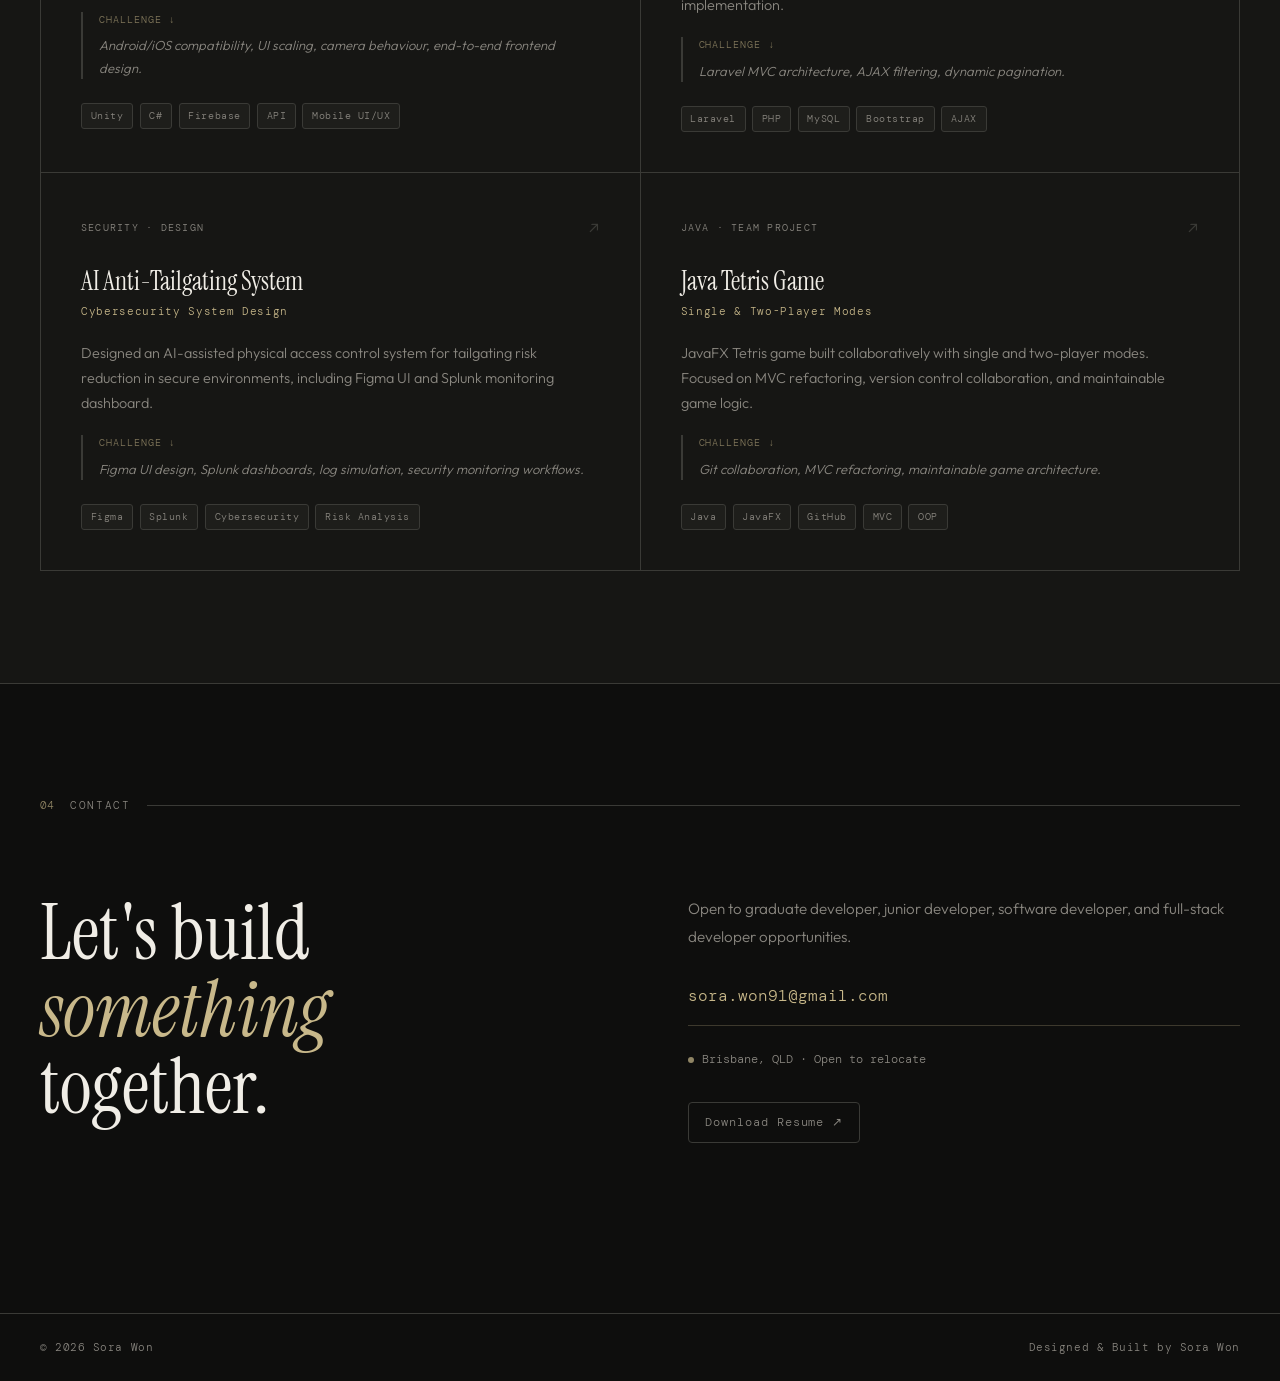
==== commit 9549b32f: "Update portfolio design" ====
--- a/index.html
+++ b/index.html
@@ -70,7 +70,7 @@
         </div>
         <div class="hero-actions">
           <a href="#projects" class="btn-main">View Projects <span class="arrow">↓</span></a>
-          <a href="assets/resume.pdf" class="btn-ghost" target="_blank">Resume ↗</a>
+          <a href="assets/sorawon_resume.pdf" class="btn-ghost" target="_blank">Resume ↗</a>
         </div>
       </div>
 
@@ -193,10 +193,10 @@
 
       <div class="proj-grid">
 
-        <article class="proj-card" data-num="01">
+        <a href="projects/healthscan.html" class="proj-card" data-num="01">
           <div class="proj-top">
             <div class="proj-category">Mobile · Unity</div>
-            <div class="proj-arrow">↗</div>
+            <div class="proj-arrow">&nearr;</div>
           </div>
           <h3>HealthScan App</h3>
           <p class="proj-subtitle">Smart Retail Application</p>
@@ -210,12 +210,12 @@
           <div class="proj-tags">
             <span>Unity</span><span>C#</span><span>Firebase</span><span>API</span><span>Mobile UI/UX</span>
           </div>
-        </article>
-
-        <article class="proj-card featured" data-num="02">
+        </a>
+
+        <a href="projects/event-management.html" class="proj-card" data-num="02">
           <div class="proj-top">
             <div class="proj-category">Full-Stack · Web</div>
-            <div class="proj-arrow">↗</div>
+            <div class="proj-arrow">&nearr;</div>
           </div>
           <h3>Event Management Website</h3>
           <p class="proj-subtitle">Laravel Web Application</p>
@@ -229,12 +229,12 @@
           <div class="proj-tags">
             <span>Laravel</span><span>PHP</span><span>MySQL</span><span>Bootstrap</span><span>AJAX</span>
           </div>
-        </article>
-
-        <article class="proj-card" data-num="03">
+        </a>
+
+        <a href="projects/anti-tailgating.html" class="proj-card" data-num="03">
           <div class="proj-top">
             <div class="proj-category">Security · Design</div>
-            <div class="proj-arrow">↗</div>
+            <div class="proj-arrow">&nearr;</div>
           </div>
           <h3>AI Anti-Tailgating System</h3>
           <p class="proj-subtitle">Cybersecurity System Design</p>
@@ -248,12 +248,12 @@
           <div class="proj-tags">
             <span>Figma</span><span>Splunk</span><span>Cybersecurity</span><span>Risk Analysis</span>
           </div>
-        </article>
-
-        <article class="proj-card" data-num="04">
+        </a>
+
+        <a href="projects/tetris.html" class="proj-card" data-num="04">
           <div class="proj-top">
             <div class="proj-category">Java · Team Project</div>
-            <div class="proj-arrow">↗</div>
+            <div class="proj-arrow">&nearr;</div>
           </div>
           <h3>Java Tetris Game</h3>
           <p class="proj-subtitle">Single &amp; Two-Player Modes</p>
@@ -267,7 +267,7 @@
           <div class="proj-tags">
             <span>Java</span><span>JavaFX</span><span>GitHub</span><span>MVC</span><span>OOP</span>
           </div>
-        </article>
+        </a>
 
       </div>
     </section>
@@ -296,7 +296,7 @@
             Brisbane, QLD · Open to relocate
           </div>
           <div class="contact-links">
-            <a href="assets/resume.pdf" target="_blank" class="contact-link">Download Resume ↗</a>
+            <a href="assets/sorawon_resume.pdf" target="_blank" class="contact-link">Download Resume ↗</a>
           </div>
         </div>
       </div>
--- a/style.css
+++ b/style.css
@@ -4,41 +4,41 @@
    Fonts: Instrument Serif (display) · Outfit (body) · DM Mono (code/labels)
    ============================================================ */
 
-   *, *::before, *::after {
+*, *::before, *::after {
     box-sizing: border-box;
     margin: 0;
     padding: 0;
-  }
-  
-  :root {
-    --bg:        #0e0e0d;
-    --bg-2:      #161614;
-    --bg-3:      #1e1e1b;
-    --text:      #f0ede6;
-    --muted:     #8a8780;
-    --faint:     #3a3a36;
-    --accent:    #c8b88a;
-    --accent-2:  #e8d4a0;
-    --white:     #f7f4ee;
-  
-    --serif: 'Instrument Serif', Georgia, serif;
-    --sans:  'Outfit', sans-serif;
-    --mono:  'DM Mono', monospace;
-  
-    --nav-h: 68px;
-    --ease: cubic-bezier(0.25, 0.1, 0.25, 1);
-    --ease-out: cubic-bezier(0.0, 0.0, 0.2, 1);
-  }
-  
-  /* ─── SCROLLBAR ─── */
-  ::-webkit-scrollbar { width: 4px; }
-  ::-webkit-scrollbar-track { background: var(--bg); }
-  ::-webkit-scrollbar-thumb { background: var(--faint); border-radius: 2px; }
-  
-  /* ─── BASE ─── */
-  html { scroll-behavior: smooth; }
-  
-  body {
+}
+
+:root {
+--bg:        #0e0e0d;
+--bg-2:      #161614;
+--bg-3:      #1e1e1b;
+--text:      #f0ede6;
+--muted:     #8a8780;
+--faint:     #3a3a36;
+--accent:    #c8b88a;
+--accent-2:  #e8d4a0;
+--white:     #f7f4ee;
+
+--serif: 'Instrument Serif', Georgia, serif;
+--sans:  'Outfit', sans-serif;
+--mono:  'DM Mono', monospace;
+
+--nav-h: 68px;
+--ease: cubic-bezier(0.25, 0.1, 0.25, 1);
+--ease-out: cubic-bezier(0.0, 0.0, 0.2, 1);
+}
+
+/* ─── SCROLLBAR ─── */
+::-webkit-scrollbar { width: 4px; }
+::-webkit-scrollbar-track { background: var(--bg); }
+::-webkit-scrollbar-thumb { background: var(--faint); border-radius: 2px; }
+
+/* ─── BASE ─── */
+html { scroll-behavior: smooth; }
+
+body {
     background: var(--bg);
     color: var(--text);
     font-family: var(--sans);
@@ -46,24 +46,24 @@
     line-height: 1.7;
     overflow-x: hidden;
     cursor: none;
-  }
-  
-  a { color: inherit; text-decoration: none; }
-  em, i { font-style: italic; }
-  strong { font-weight: 600; color: var(--accent-2); }
-  
-  /* ─── NOISE OVERLAY ─── */
-  .noise {
+}
+
+a { color: inherit; text-decoration: none; }
+em, i { font-style: italic; }
+strong { font-weight: 600; color: var(--accent-2); }
+
+/* ─── NOISE OVERLAY ─── */
+.noise {
     position: fixed;
     inset: 0;
     background-image: url("data:image/svg+xml,%3Csvg viewBox='0 0 256 256' xmlns='http://www.w3.org/2000/svg'%3E%3Cfilter id='noise'%3E%3CfeTurbulence type='fractalNoise' baseFrequency='0.9' numOctaves='4' stitchTiles='stitch'/%3E%3C/filter%3E%3Crect width='100%25' height='100%25' filter='url(%23noise)' opacity='0.04'/%3E%3C/svg%3E");
     pointer-events: none;
     z-index: 9999;
     opacity: 0.5;
-  }
-  
-  /* ─── CUSTOM CURSOR ─── */
-  .cursor {
+}
+
+/* ─── CUSTOM CURSOR ─── */
+.cursor {
     position: fixed;
     width: 36px;
     height: 36px;
@@ -74,9 +74,9 @@
     transition: transform 0.15s var(--ease), opacity 0.2s;
     transform: translate(-50%, -50%);
     opacity: 0;
-  }
-  
-  .cursor-dot {
+}
+
+.cursor-dot {
     position: fixed;
     width: 5px;
     height: 5px;
@@ -87,14 +87,14 @@
     transform: translate(-50%, -50%);
     transition: transform 0.08s var(--ease);
     opacity: 0;
-  }
-  
-  body:hover .cursor,
-  body:hover .cursor-dot { opacity: 1; }
-  
-  /* ─── NAVIGATION ─── */
-  .nav {
-    position: fixed;
+}
+
+body:hover .cursor,
+body:hover .cursor-dot { opacity: 1; }
+
+/* ─── NAVIGATION ─── */
+.nav {
+position: fixed;
     top: 0;
     left: 0;
     right: 0;
@@ -106,35 +106,35 @@
     height: var(--nav-h);
     border-bottom: 1px solid transparent;
     transition: background 0.4s, border-color 0.4s;
-  }
-  
-  .nav.scrolled {
+}
+
+.nav.scrolled {
     background: rgba(14, 14, 13, 0.92);
     backdrop-filter: blur(12px);
     border-bottom-color: var(--faint);
-  }
-  
-  .nav-logo {
+}
+
+.nav-logo {
     font-family: var(--mono);
     font-size: 1rem;
     font-weight: 500;
     letter-spacing: 0.05em;
     color: var(--accent);
-  }
-  
-  .blink {
+}
+
+.blink {
     animation: blink 1.2s step-end infinite;
     color: var(--accent);
-  }
-  @keyframes blink { 0%, 100% { opacity: 1; } 50% { opacity: 0; } }
-  
-  .nav-links {
+}
+@keyframes blink { 0%, 100% { opacity: 1; } 50% { opacity: 0; } }
+
+.nav-links {
     display: flex;
     list-style: none;
     gap: 2.5rem;
-  }
-  
-  .nav-links a {
+}
+
+.nav-links a {
     font-family: var(--mono);
     font-size: 0.75rem;
     letter-spacing: 0.1em;
@@ -142,19 +142,19 @@
     color: var(--muted);
     transition: color 0.2s;
     position: relative;
-  }
-  
-  .nav-links a::before {
+}
+
+.nav-links a::before {
     content: attr(data-num) ' ';
     color: var(--accent);
     opacity: 0.6;
     font-size: 0.65rem;
-  }
-  
-  .nav-links a:hover { color: var(--text); }
-  
-  /* Mobile menu button */
-  .menu-btn {
+}
+
+.nav-links a:hover { color: var(--text); }
+
+/* Mobile menu button */
+.menu-btn {
     display: none;
     flex-direction: column;
     gap: 6px;
@@ -162,17 +162,17 @@
     border: none;
     cursor: pointer;
     padding: 4px;
-  }
-  .menu-btn span {
+}
+.menu-btn span {
     display: block;
     width: 24px;
     height: 1px;
     background: var(--text);
     transition: all 0.3s;
-  }
-  
-  /* Mobile Menu */
-  .mobile-menu {
+}
+
+/* Mobile Menu */
+.mobile-menu {
     position: fixed;
     inset: 0;
     background: var(--bg);
@@ -182,51 +182,51 @@
     justify-content: center;
     transform: translateY(-100%);
     transition: transform 0.4s var(--ease-out);
-  }
-  .mobile-menu.open { transform: translateY(0); }
-  .mobile-menu ul { list-style: none; text-align: center; }
-  .mobile-menu ul li { margin: 1.5rem 0; }
-  .mobile-link {
+}
+.mobile-menu.open { transform: translateY(0); }
+.mobile-menu ul { list-style: none; text-align: center; }
+.mobile-menu ul li { margin: 1.5rem 0; }
+.mobile-link {
     font-family: var(--serif);
     font-size: 3rem;
     font-style: italic;
     color: var(--text);
     transition: color 0.2s;
-  }
-  .mobile-link:hover { color: var(--accent); }
-  
-  /* ─── SECTION LABEL ─── */
-  .section-label {
+}
+.mobile-link:hover { color: var(--accent); }
+
+/* ─── SECTION LABEL ─── */
+.section-label {
     display: flex;
     align-items: center;
     gap: 1rem;
     margin-bottom: 3rem;
-  }
-  
-  .label-num {
+}
+
+.label-num {
     font-family: var(--mono);
     font-size: 0.7rem;
     color: var(--accent);
     opacity: 0.7;
-  }
-  
-  .label-text {
+}
+
+.label-text {
     font-family: var(--mono);
     font-size: 0.7rem;
     letter-spacing: 0.15em;
     text-transform: uppercase;
     color: var(--muted);
-  }
-  
-  .section-label::after {
+}
+
+.section-label::after {
     content: '';
     flex: 1;
     height: 1px;
     background: var(--faint);
-  }
-  
-  /* ─── HERO ─── */
-  .hero {
+}
+
+/* ─── HERO ─── */
+.hero {
     min-height: 100vh;
     display: grid;
     grid-template-columns: 1fr 1fr;
@@ -234,11 +234,11 @@
     padding: calc(var(--nav-h) + 4rem) 2.5rem 4rem;
     gap: 4rem;
     position: relative;
-  }
-  
-  .hero-left { padding-top: 2rem; }
-  
-  .hero-tag {
+}
+
+.hero-left { padding-top: 2rem; }
+
+.hero-tag {
     display: inline-flex;
     align-items: center;
     gap: 0.5rem;
@@ -250,23 +250,23 @@
     padding: 0.4rem 0.9rem;
     border-radius: 100px;
     margin-bottom: 2rem;
-  }
-  
-  .dot {
+}
+
+.dot {
     width: 6px;
     height: 6px;
     background: #4caf7d;
     border-radius: 50%;
     box-shadow: 0 0 6px #4caf7d;
     animation: pulse 2s ease-in-out infinite;
-  }
-  
-  @keyframes pulse {
+}
+
+@keyframes pulse {
     0%, 100% { opacity: 1; box-shadow: 0 0 6px #4caf7d; }
     50% { opacity: 0.6; box-shadow: 0 0 12px #4caf7d; }
-  }
-  
-  .hero-name {
+}
+
+.hero-name {
     font-family: var(--serif);
     font-size: clamp(5rem, 10vw, 9rem);
     line-height: 0.95;
@@ -274,44 +274,44 @@
     display: flex;
     flex-direction: column;
     margin-bottom: 1rem;
-  }
-  
-  .hero-name .italic {
+}
+
+.hero-name .italic {
     font-style: italic;
     color: var(--accent);
-  }
-  
-  .hero-role {
+}
+
+.hero-role {
     font-family: var(--mono);
     font-size: 0.78rem;
     letter-spacing: 0.18em;
     text-transform: uppercase;
     color: var(--muted);
     margin-top: 1.5rem;
-  }
-  
-  .hero-right {
+}
+
+.hero-right {
     display: flex;
     flex-direction: column;
     gap: 2rem;
     padding-top: 3rem;
-  }
-  
-  .hero-desc {
+}
+
+.hero-desc {
     font-size: 1.05rem;
     color: var(--muted);
     line-height: 1.8;
     border-left: 1px solid var(--faint);
     padding-left: 1.5rem;
-  }
-  
-  .hero-skills-float {
+}
+
+.hero-skills-float {
     display: flex;
     flex-wrap: wrap;
     gap: 0.5rem;
-  }
-  
-  .hero-skills-float span {
+}
+
+.hero-skills-float span {
     font-family: var(--mono);
     font-size: 0.68rem;
     letter-spacing: 0.08em;
@@ -320,16 +320,16 @@
     padding: 0.3rem 0.7rem;
     border-radius: 4px;
     background: rgba(200, 184, 138, 0.04);
-  }
-  
-  .hero-actions {
+}
+
+.hero-actions {
     display: flex;
     gap: 1rem;
     align-items: center;
     flex-wrap: wrap;
-  }
-  
-  .btn-main {
+}
+
+.btn-main {
     display: inline-flex;
     align-items: center;
     gap: 0.5rem;
@@ -343,11 +343,11 @@
     padding: 0.85rem 1.5rem;
     border-radius: 4px;
     transition: background 0.2s, transform 0.2s;
-  }
-  .btn-main:hover { background: var(--accent-2); transform: translateY(-1px); }
-  .btn-main .arrow { font-size: 1rem; }
-  
-  .btn-ghost {
+}
+.btn-main:hover { background: var(--accent-2); transform: translateY(-1px); }
+.btn-main .arrow { font-size: 1rem; }
+
+.btn-ghost {
     font-family: var(--mono);
     font-size: 0.78rem;
     letter-spacing: 0.08em;
@@ -355,10 +355,10 @@
     border-bottom: 1px solid var(--faint);
     padding-bottom: 2px;
     transition: color 0.2s, border-color 0.2s;
-  }
-  .btn-ghost:hover { color: var(--text); border-color: var(--muted); }
-  
-  .hero-scroll {
+}
+.btn-ghost:hover { color: var(--text); border-color: var(--muted); }
+
+.hero-scroll {
     position: absolute;
     bottom: 2.5rem;
     left: 50%;
@@ -367,65 +367,65 @@
     flex-direction: column;
     align-items: center;
     gap: 0.5rem;
-  }
-  
-  .hero-scroll span {
+}
+
+.hero-scroll span {
     font-family: var(--mono);
     font-size: 0.62rem;
     letter-spacing: 0.15em;
     text-transform: uppercase;
     color: var(--faint);
     writing-mode: vertical-rl;
-  }
-  
-  .scroll-line {
+}
+
+.scroll-line {
     width: 1px;
     height: 50px;
     background: linear-gradient(to bottom, var(--accent), transparent);
     animation: scrollDrop 1.8s ease-in-out infinite;
-  }
-  
-  @keyframes scrollDrop {
+}
+
+@keyframes scrollDrop {
     0% { transform: scaleY(0); transform-origin: top; opacity: 1; }
     50% { transform: scaleY(1); transform-origin: top; opacity: 1; }
     100% { transform: scaleY(1); transform-origin: bottom; opacity: 0; }
-  }
-  
-  /* ─── SECTIONS ─── */
-  .section {
+}
+
+/* ─── SECTIONS ─── */
+.section {
     padding: 7rem 2.5rem;
     border-top: 1px solid var(--faint);
-  }
-  
-  /* ─── ABOUT ─── */
-  .about-grid {
+}
+
+/* ─── ABOUT ─── */
+.about-grid {
     display: grid;
     grid-template-columns: 1fr 1fr;
     gap: 4rem;
     align-items: start;
     margin-bottom: 5rem;
-  }
-  
-  .about-headline h2 {
+}
+
+.about-headline h2 {
     font-family: var(--serif);
     font-size: clamp(2rem, 4vw, 3.2rem);
     line-height: 1.2;
     font-weight: 400;
-  }
-  
-  .about-headline h2 em {
+}
+
+.about-headline h2 em {
     font-style: italic;
     color: var(--accent);
-  }
-  
-  .about-content p {
+    }
+
+.about-content p {
     color: var(--muted);
     margin-bottom: 1.2rem;
     line-height: 1.85;
     font-size: 0.97rem;
-  }
-  
-  .about-location {
+}
+
+.about-location {
     display: inline-flex;
     align-items: center;
     gap: 0.5rem;
@@ -433,84 +433,84 @@
     font-size: 0.72rem;
     color: var(--muted);
     margin-top: 0.5rem;
-  }
-  
-  .loc-dot {
+}
+
+.loc-dot {
     width: 6px;
     height: 6px;
     border-radius: 50%;
     background: var(--accent);
     opacity: 0.7;
-  }
-  
-  /* Skills */
-  .skills-heading {
+}
+
+/* Skills */
+.skills-heading {
     font-family: var(--mono);
     font-size: 0.7rem;
     letter-spacing: 0.15em;
     text-transform: uppercase;
     color: var(--muted);
     margin-bottom: 1.5rem;
-  }
-  
-  .skills-grid {
+}
+
+.skills-grid {
     display: grid;
     grid-template-columns: repeat(4, 1fr);
     gap: 1px;
     background: var(--faint);
     border: 1px solid var(--faint);
-  }
-  
-  .skill-block {
+}
+
+.skill-block {
     background: var(--bg-2);
     padding: 2rem 1.5rem;
     transition: background 0.2s;
-  }
-  .skill-block:hover { background: var(--bg-3); }
-  
-  .skill-icon {
+}
+.skill-block:hover { background: var(--bg-3); }
+
+.skill-icon {
     font-family: var(--mono);
     font-size: 1.3rem;
     color: var(--accent);
     opacity: 0.6;
     margin-bottom: 0.75rem;
-  }
-  
-  .skill-block h4 {
+}
+
+.skill-block h4 {
     font-family: var(--sans);
     font-size: 0.85rem;
     font-weight: 500;
     color: var(--text);
     margin-bottom: 0.6rem;
     letter-spacing: 0.03em;
-  }
-  
-  .skill-block p {
+}
+
+.skill-block p {
     font-family: var(--mono);
     font-size: 0.72rem;
     color: var(--muted);
     line-height: 1.8;
     letter-spacing: 0.02em;
-  }
-  
-  /* ─── EXPERIENCE ─── */
-  .exp-section { background: var(--bg); }
-  
-  .section-title {
+}
+
+/* ─── EXPERIENCE ─── */
+.exp-section { background: var(--bg); }
+
+.section-title {
     font-family: var(--serif);
     font-size: clamp(2rem, 4vw, 3rem);
     font-weight: 400;
     margin-bottom: 3rem;
     line-height: 1.1;
-  }
-  
-  .exp-list {
+}
+
+.exp-list {
     display: flex;
     flex-direction: column;
     gap: 0;
-  }
-  
-  .exp-item {
+}
+
+.exp-item {
     display: grid;
     grid-template-columns: 220px 1fr;
     gap: 3rem;
@@ -518,9 +518,9 @@
     border-top: 1px solid var(--faint);
     transition: background 0.2s;
     position: relative;
-  }
-  
-  .exp-item::before {
+}
+
+.exp-item::before {
     content: attr(data-index);
     position: absolute;
     right: 0;
@@ -531,23 +531,23 @@
     font-weight: 500;
     line-height: 1;
     user-select: none;
-  }
-  
-  .exp-meta {
+}
+
+.exp-meta {
     display: flex;
     flex-direction: column;
     gap: 0.75rem;
     padding-top: 0.25rem;
-  }
-  
-  .exp-period {
+}
+
+.exp-period {
     font-family: var(--mono);
     font-size: 0.72rem;
     color: var(--muted);
     letter-spacing: 0.05em;
-  }
-  
-  .exp-badge {
+}
+
+.exp-badge {
     display: inline-block;
     font-family: var(--mono);
     font-size: 0.62rem;
@@ -556,45 +556,45 @@
     padding: 0.2rem 0.6rem;
     border-radius: 3px;
     width: fit-content;
-  }
-  .exp-badge.new {
+}
+.exp-badge.new {
     background: rgba(200, 184, 138, 0.12);
     color: var(--accent);
     border: 1px solid rgba(200, 184, 138, 0.2);
-  }
-  
-  .exp-body h3 {
+}
+
+.exp-body h3 {
     font-family: var(--sans);
     font-size: 1.15rem;
     font-weight: 500;
     color: var(--text);
     margin-bottom: 0.3rem;
-  }
-  
-  .exp-company {
+}
+
+.exp-company {
     font-family: var(--mono);
     font-size: 0.75rem;
     color: var(--accent);
     letter-spacing: 0.06em;
     margin-bottom: 1rem;
-  }
-  
-  .exp-desc {
+}
+
+.exp-desc {
     color: var(--muted);
     font-size: 0.93rem;
     line-height: 1.8;
     margin-bottom: 1.2rem;
     max-width: 55ch;
-  }
-  
-  .exp-tags {
+}
+
+.exp-tags {
     display: flex;
     flex-wrap: wrap;
     gap: 0.4rem;
-  }
-  
-  .exp-tags span,
-  .proj-tags span {
+}
+
+.exp-tags span,
+.proj-tags span {
     font-family: var(--mono);
     font-size: 0.65rem;
     color: var(--muted);
@@ -604,41 +604,41 @@
     border-radius: 3px;
     letter-spacing: 0.05em;
     transition: color 0.2s, border-color 0.2s;
-  }
-  
-  .exp-tags span:hover,
-  .proj-tags span:hover {
+}
+
+.exp-tags span:hover,
+.proj-tags span:hover {
     color: var(--accent);
     border-color: rgba(200, 184, 138, 0.3);
-  }
-  
-  /* ─── PROJECTS ─── */
-  .proj-section { background: var(--bg-2); }
-  
-  .proj-grid {
+}
+
+/* ─── PROJECTS ─── */
+.proj-section { background: var(--bg-2); }
+
+.proj-grid {
     display: grid;
     grid-template-columns: repeat(2, 1fr);
     gap: 1px;
     background: var(--faint);
     border: 1px solid var(--faint);
-  }
-  
-  .proj-card {
+}
+
+.proj-card {
     background: var(--bg-2);
     padding: 2.5rem;
     position: relative;
     overflow: hidden;
     transition: background 0.25s;
     cursor: pointer;
-  }
-  
-  .proj-card:hover { background: var(--bg-3); }
-  
-  .proj-card.featured {
+}
+
+.proj-card:hover { background: var(--bg-3); }
+
+.proj-card.featured {
     background: var(--bg-3);
-  }
-  
-  .proj-card.featured::after {
+}
+
+.proj-card.featured::after {
     content: 'Featured';
     position: absolute;
     top: 1.5rem;
@@ -651,58 +651,58 @@
     border: 1px solid rgba(200, 184, 138, 0.25);
     padding: 0.2rem 0.5rem;
     border-radius: 3px;
-  }
-  
-  .proj-top {
+}
+
+.proj-top {
     display: flex;
     justify-content: space-between;
     align-items: center;
     margin-bottom: 1.5rem;
-  }
-  
-  .proj-category {
+}
+
+.proj-category {
     font-family: var(--mono);
     font-size: 0.65rem;
     letter-spacing: 0.12em;
     text-transform: uppercase;
     color: var(--muted);
-  }
-  
-  .proj-arrow {
+}
+
+.proj-arrow {
     font-size: 1.1rem;
     color: var(--faint);
     transition: color 0.2s, transform 0.2s;
-  }
-  .proj-card:hover .proj-arrow {
+}
+.proj-card:hover .proj-arrow {
     color: var(--accent);
     transform: translate(2px, -2px);
-  }
-  
-  .proj-card h3 {
+}
+
+.proj-card h3 {
     font-family: var(--serif);
     font-size: 1.6rem;
     font-weight: 400;
     color: var(--text);
     margin-bottom: 0.3rem;
     line-height: 1.2;
-  }
-  
-  .proj-subtitle {
+}
+
+.proj-subtitle {
     font-family: var(--mono);
     font-size: 0.7rem;
     color: var(--accent);
     letter-spacing: 0.06em;
     margin-bottom: 1.2rem;
-  }
-  
-  .proj-desc {
+}
+
+.proj-desc {
     font-size: 0.9rem;
     color: var(--muted);
     line-height: 1.75;
     margin-bottom: 1.2rem;
-  }
-  
-  .proj-challenge {
+}
+
+.proj-challenge {
     font-size: 0.82rem;
     color: var(--muted);
     border-left: 2px solid var(--faint);
@@ -710,9 +710,9 @@
     margin-bottom: 1.5rem;
     font-style: italic;
     line-height: 1.7;
-  }
-  
-  .chall-label {
+}
+
+.chall-label {
     display: block;
     font-family: var(--mono);
     font-size: 0.62rem;
@@ -722,51 +722,51 @@
     opacity: 0.6;
     margin-bottom: 0.35rem;
     text-transform: uppercase;
-  }
-  
-  .proj-tags {
+}
+
+.proj-tags {
     display: flex;
     flex-wrap: wrap;
     gap: 0.4rem;
-  }
-  
-  /* ─── CONTACT ─── */
-  .contact-section {
+}
+
+/* ─── CONTACT ─── */
+.contact-section {
     background: var(--bg);
     min-height: 70vh;
     display: flex;
     flex-direction: column;
-  }
-  
-  .contact-inner {
+}
+
+.contact-inner {
     display: grid;
     grid-template-columns: 1fr 1fr;
     gap: 6rem;
     align-items: start;
     flex: 1;
     padding-top: 2rem;
-  }
-  
-  .contact-headline {
+}
+
+.contact-headline {
     font-family: var(--serif);
     font-size: clamp(3rem, 6vw, 5.5rem);
     line-height: 1.0;
     font-weight: 400;
-  }
-  
-  .contact-headline em {
+}
+
+.contact-headline em {
     font-style: italic;
     color: var(--accent);
-  }
-  
-  .contact-intro {
+}
+
+.contact-intro {
     color: var(--muted);
     font-size: 0.95rem;
     line-height: 1.8;
     margin-bottom: 2rem;
-  }
-  
-  .contact-email {
+}
+
+.contact-email {
     display: block;
     font-family: var(--mono);
     font-size: 1rem;
@@ -776,13 +776,13 @@
     margin-bottom: 1.5rem;
     transition: color 0.2s, border-color 0.2s;
     word-break: break-all;
-  }
-  .contact-email:hover {
+}
+.contact-email:hover {
     color: var(--accent-2);
     border-bottom-color: var(--accent);
-  }
-  
-  .contact-loc {
+}
+
+.contact-loc {
     display: flex;
     align-items: center;
     gap: 0.5rem;
@@ -790,11 +790,11 @@
     font-size: 0.72rem;
     color: var(--muted);
     margin-bottom: 2rem;
-  }
-  
-  .contact-links { display: flex; gap: 1rem; }
-  
-  .contact-link {
+}
+
+.contact-links { display: flex; gap: 1rem; }
+
+.contact-link {
     font-family: var(--mono);
     font-size: 0.75rem;
     letter-spacing: 0.08em;
@@ -803,15 +803,196 @@
     padding: 0.6rem 1rem;
     border-radius: 4px;
     transition: all 0.2s;
-  }
-  .contact-link:hover {
+}
+.contact-link:hover {
     color: var(--text);
     border-color: var(--muted);
     background: var(--bg-3);
+}
+
+/* ─── PROJECT DETAIL PAGE ─── */
+.project-detail-section {
+    padding-top: calc(var(--nav-h) + 5rem);
+    background: var(--bg);
+}
+
+.back-link {
+    display: inline-block;
+    font-family: var(--mono);
+    font-size: 0.72rem;
+    letter-spacing: 0.08em;
+    color: var(--muted);
+    margin-bottom: 3rem;
+    transition: color 0.2s;
+}
+
+.back-link:hover {
+    color: var(--accent);
+}
+
+.project-hero-detail {
+    max-width: 900px;
+    margin-bottom: 5rem;
+}
+
+.project-detail-kicker {
+    font-family: var(--mono);
+    font-size: 0.72rem;
+    letter-spacing: 0.14em;
+    text-transform: uppercase;
+    color: var(--accent);
+    margin-bottom: 1.5rem;
+}
+
+.project-detail-title {
+    font-family: var(--serif);
+    font-size: clamp(4rem, 10vw, 8rem);
+    font-weight: 400;
+    line-height: 0.95;
+    letter-spacing: -0.03em;
+    margin-bottom: 2rem;
+}
+
+.project-detail-title em {
+    color: var(--accent);
+    font-style: italic;
+}
+
+.project-detail-intro {
+    max-width: 760px;
+    color: var(--muted);
+    font-size: 1.05rem;
+    line-height: 1.85;
+    border-left: 1px solid var(--faint);
+    padding-left: 1.5rem;
+}
+
+.detail-actions {
+    margin-top: 2rem;
+}
+
+.project-detail-layout {
+    display: grid;
+    grid-template-columns: minmax(0, 1.5fr) minmax(280px, 0.7fr);
+    gap: 4rem;
+    align-items: start;
+}
+
+.detail-block {
+    border-top: 1px solid var(--faint);
+    padding: 2.5rem 0;
+}
+
+.detail-block h2 {
+    font-family: var(--serif);
+    font-size: 2rem;
+    font-weight: 400;
+    margin-bottom: 1rem;
+}
+
+.detail-block p,
+.detail-block li {
+    color: var(--muted);
+    font-size: 0.95rem;
+    line-height: 1.85;
+}
+
+.detail-block ul {
+    padding-left: 1.2rem;
+}
+
+.detail-block li {
+    margin-bottom: 0.7rem;
+}
+
+.project-detail-side {
+    position: sticky;
+    top: calc(var(--nav-h) + 2rem);
+    display: flex;
+    flex-direction: column;
+    gap: 1px;
+    background: var(--faint);
+    border: 1px solid var(--faint);
+}
+
+.detail-info-card {
+    background: var(--bg-2);
+    padding: 1.5rem;
+}
+
+.detail-info-card:hover {
+    background: var(--bg-3);
+}
+
+.info-label {
+    display: block;
+    font-family: var(--mono);
+    font-size: 0.65rem;
+    letter-spacing: 0.13em;
+    text-transform: uppercase;
+    color: var(--accent);
+    margin-bottom: 0.8rem;
+}
+
+.detail-info-card p {
+    color: var(--muted);
+    font-size: 0.88rem;
+    line-height: 1.75;
+}
+
+.video-wrapper {
+    position: relative;
+    width: 100%;
+    padding-bottom: 56.25%;
+    margin-top: 1.5rem;
+    background: var(--bg-2);
+    border: 1px solid var(--faint);
+    overflow: hidden;
+}
+
+.video-wrapper iframe {
+    position: absolute;
+    inset: 0;
+    width: 100%;
+    height: 100%;
+}
+
+.project-detail-page {
+    cursor: auto;
   }
   
-  /* ─── FOOTER ─── */
-  .footer {
+  .project-detail-page a,
+  .project-detail-page button {
+    cursor: pointer;
+  }
+
+/* Mobile */
+@media (max-width: 900px) {
+    .project-detail-layout {
+    grid-template-columns: 1fr;
+    }
+
+    .project-detail-side {
+    position: static;
+    }
+}
+
+@media (max-width: 560px) {
+    .project-detail-section {
+    padding-top: calc(var(--nav-h) + 3rem);
+    }
+
+    .project-detail-title {
+    font-size: clamp(3.2rem, 16vw, 5rem);
+    }
+
+    .project-detail-intro {
+    font-size: 0.95rem;
+    }
+}
+  
+/* ─── FOOTER ─── */
+.footer {
     display: flex;
     justify-content: space-between;
     align-items: center;
@@ -821,38 +1002,38 @@
     font-size: 0.68rem;
     color: var(--muted);
     letter-spacing: 0.05em;
-  }
-  
-  /* ─── REVEAL ANIMATIONS ─── */
-  .reveal-line {
+}
+
+/* ─── REVEAL ANIMATIONS ─── */
+.reveal-line {
     display: block;
     overflow: hidden;
-  }
-  
-  .reveal-line::after {
+}
+
+.reveal-line::after {
     content: '';
     display: block;
     transform: scaleX(0);
-  }
-  
-  /* fade-in for scroll reveal */
-  .fade-up {
+}
+
+/* fade-in for scroll reveal */
+.fade-up {
     opacity: 0;
     transform: translateY(28px);
     transition: opacity 0.7s var(--ease-out), transform 0.7s var(--ease-out);
-  }
-  
-  .fade-up.visible {
+}
+
+.fade-up.visible {
     opacity: 1;
     transform: translateY(0);
-  }
-  
-  /* ─── RESPONSIVE ─── */
-  @media (max-width: 900px) {
+}
+
+/* ─── RESPONSIVE ─── */
+@media (max-width: 900px) {
     .hero {
-      grid-template-columns: 1fr;
-      gap: 2.5rem;
-      padding-bottom: 6rem;
+        grid-template-columns: 1fr;
+        gap: 2.5rem;
+        padding-bottom: 6rem;
     }
     .hero-left { padding-top: 1rem; }
     .hero-right { padding-top: 0; }
@@ -865,13 +1046,44 @@
     .nav-links { display: none; }
     .menu-btn { display: flex; }
     .footer { flex-direction: column; gap: 0.5rem; text-align: center; }
-  }
-  
-  @media (max-width: 560px) {
+}
+
+@media (max-width: 560px) {
     .section { padding: 5rem 1.25rem; }
     .hero { padding-left: 1.25rem; padding-right: 1.25rem; }
     .nav { padding: 0 1.25rem; }
     .skills-grid { grid-template-columns: 1fr; }
     .hero-name { font-size: clamp(3.5rem, 15vw, 6rem); }
     .footer { padding: 1.25rem; }
+}
+
+/* ─── MOBILE / TOUCH DEVICE FIX ─── */
+@media (hover: none), (pointer: coarse) {
+    body {
+      cursor: auto;
+    }
+  
+    .cursor,
+    .cursor-dot {
+      display: none !important;
+    }
+}
+
+/* ─── PROJECT CARD MOBILE FIX ─── */
+@media (max-width: 900px) {
+    .proj-card .proj-arrow,
+    .proj-card:hover .proj-arrow {
+      display: none !important;
+      visibility: hidden !important;
+      opacity: 0 !important;
+      transform: none !important;
+    }
+  
+    .proj-top {
+      justify-content: flex-start !important;
+    }
+  
+    .proj-card.featured::after {
+      display: none !important;
+    }
   }
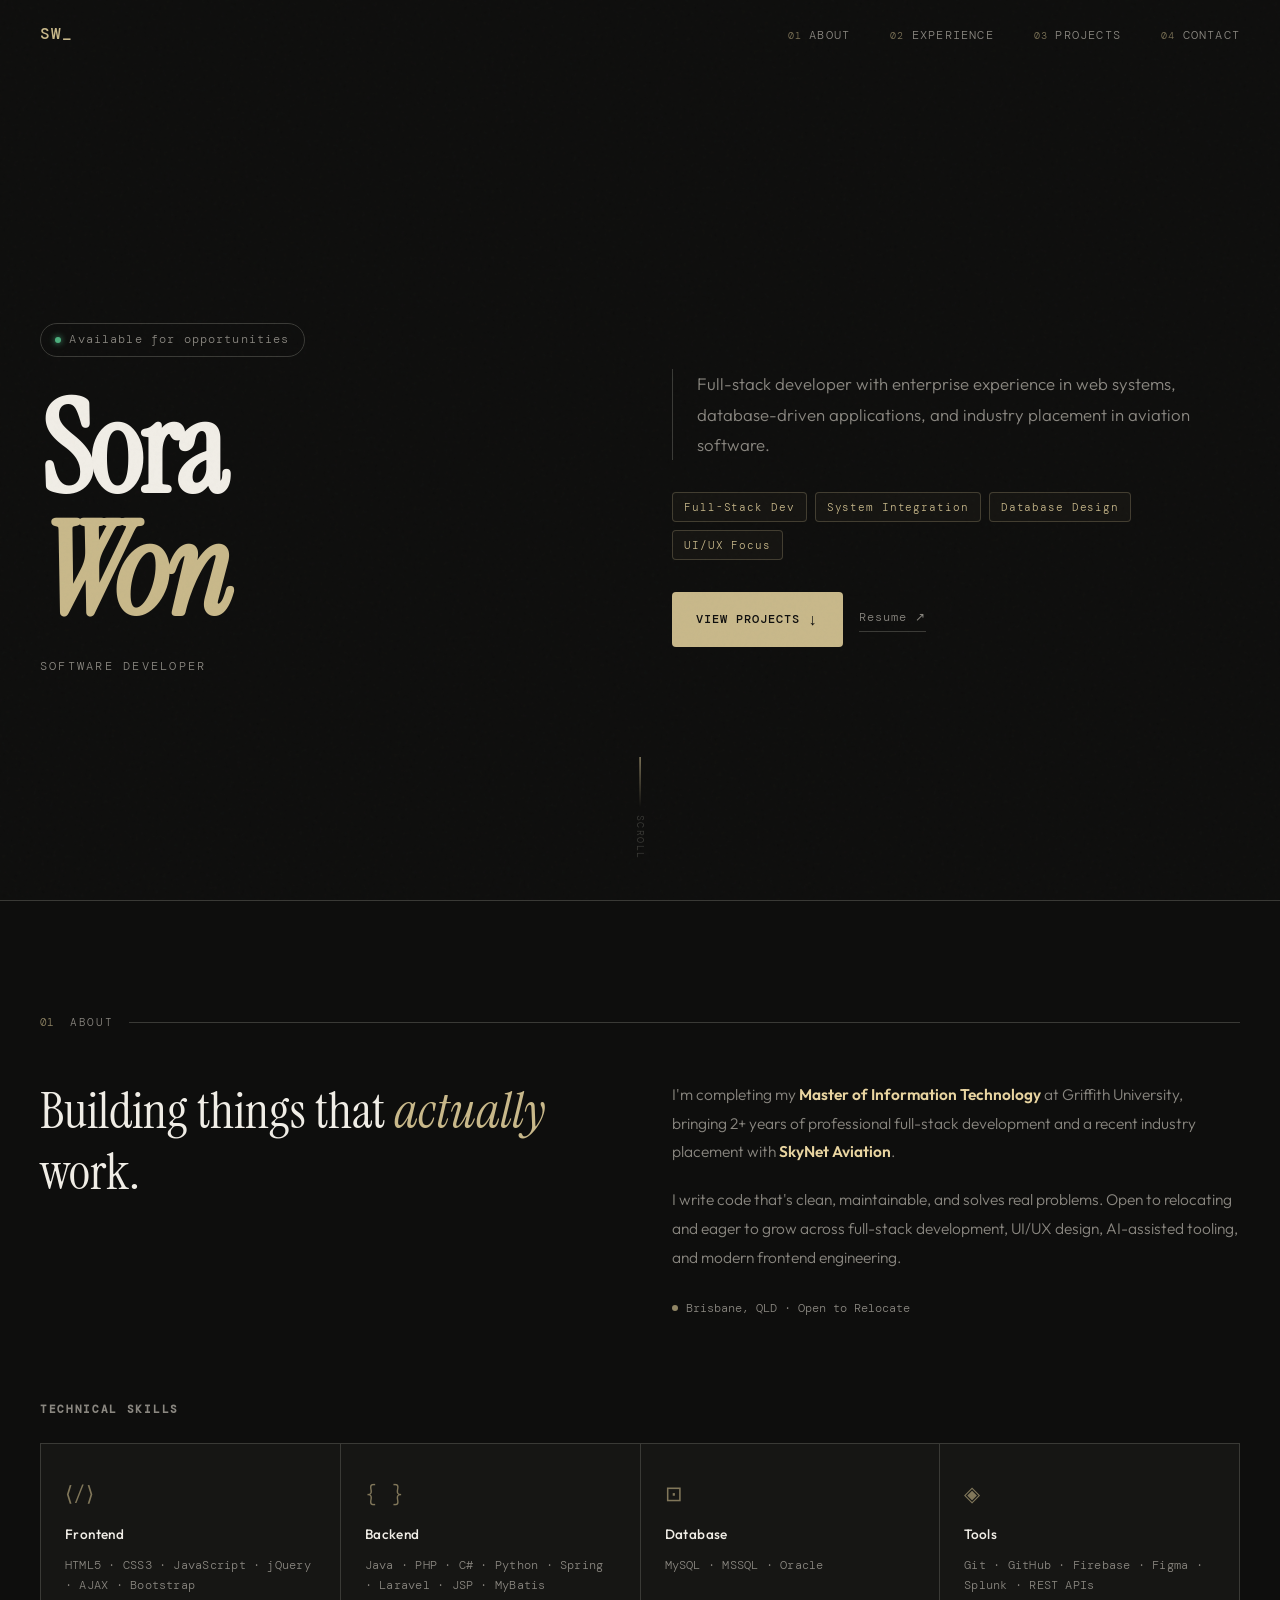
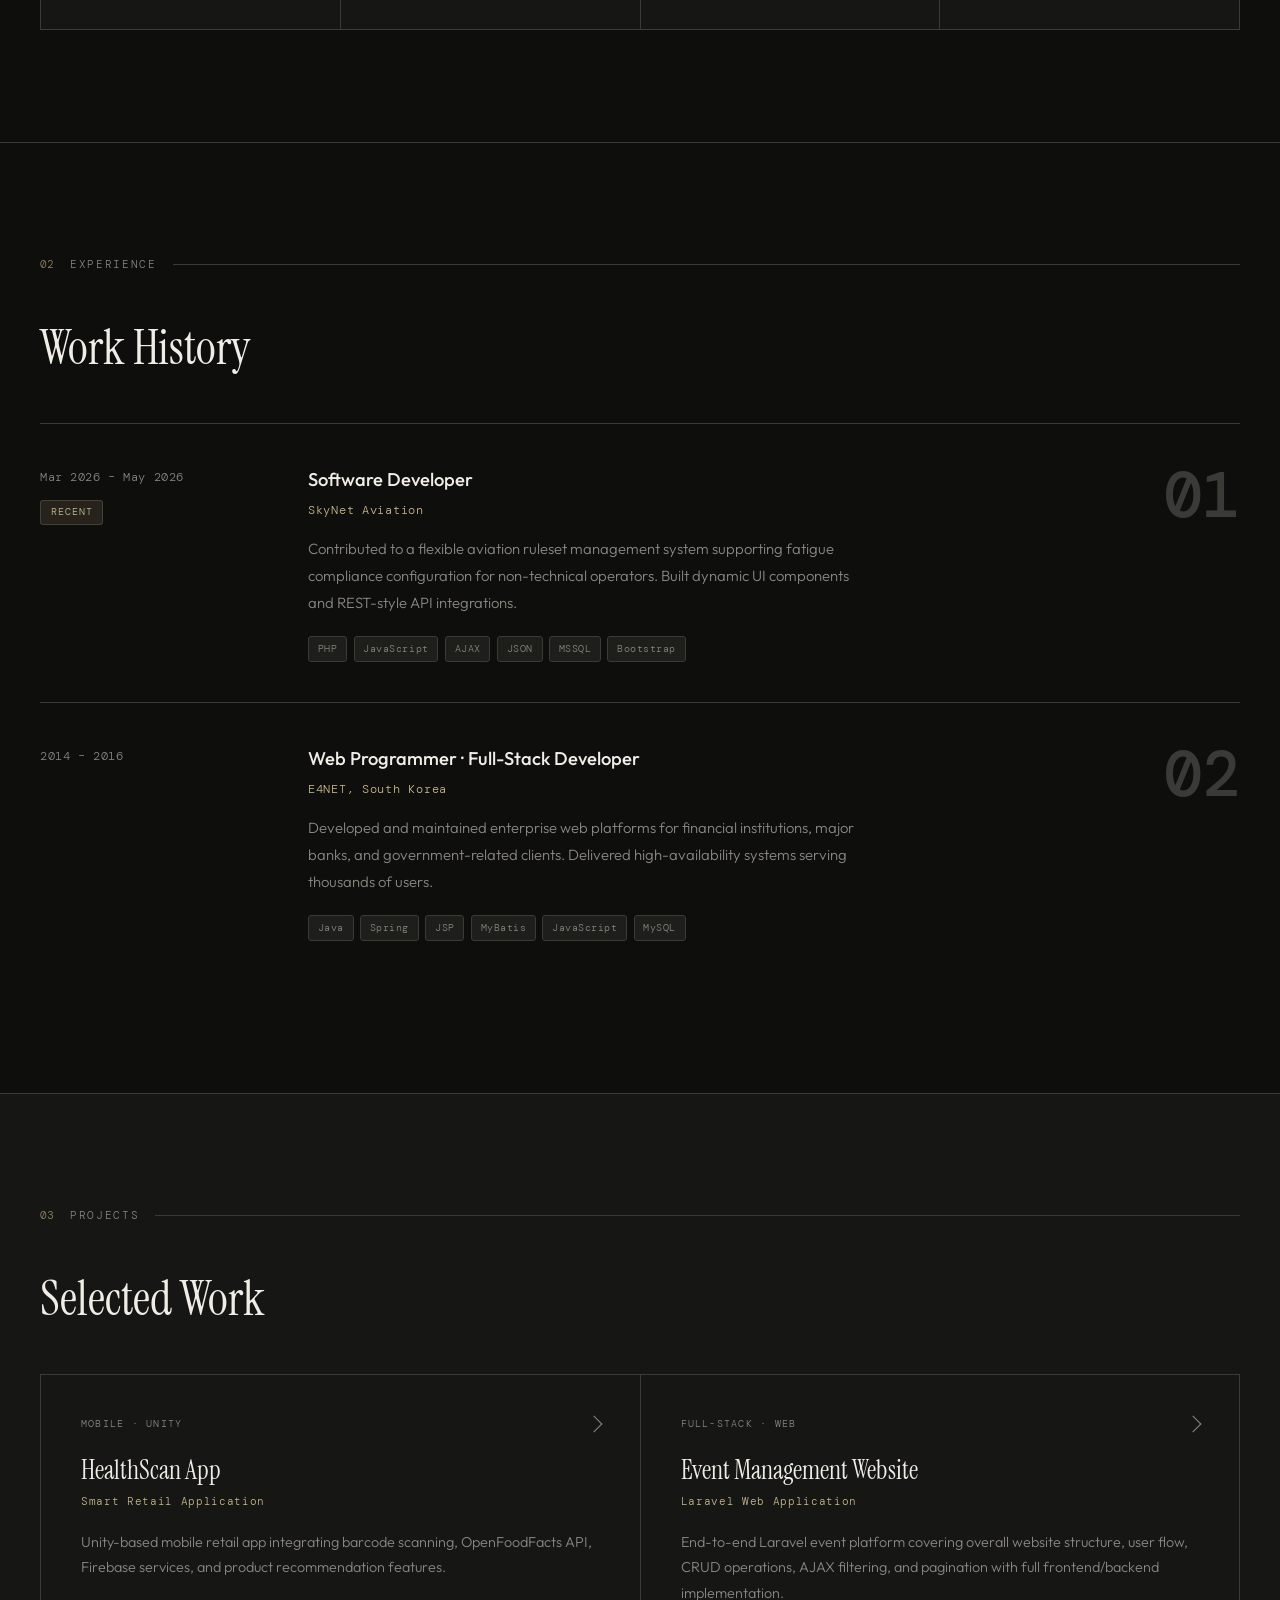
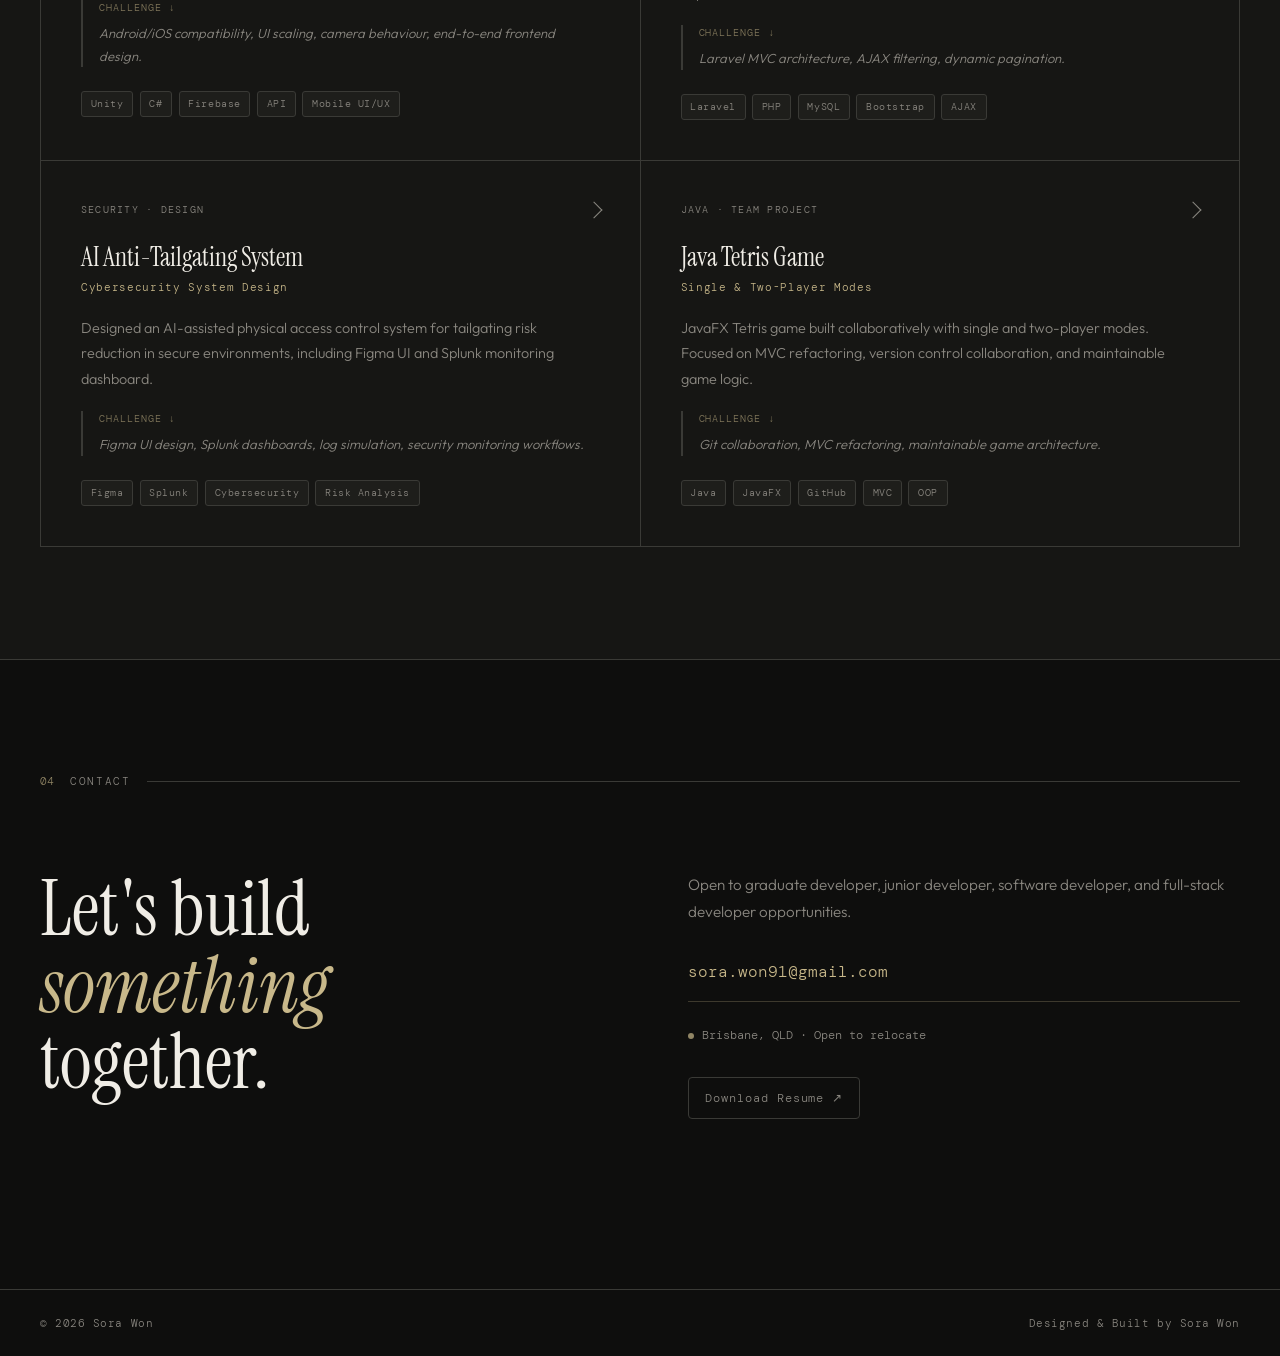
==== commit 99c4034f: "Update portfolio tetris page" ====
--- a/index.html
+++ b/index.html
@@ -196,7 +196,7 @@
         <a href="projects/healthscan.html" class="proj-card" data-num="01">
           <div class="proj-top">
             <div class="proj-category">Mobile · Unity</div>
-            <div class="proj-arrow">&nearr;</div>
+            <div class="proj-arrow" aria-hidden="true"></div>
           </div>
           <h3>HealthScan App</h3>
           <p class="proj-subtitle">Smart Retail Application</p>
@@ -215,7 +215,7 @@
         <a href="projects/event-management.html" class="proj-card" data-num="02">
           <div class="proj-top">
             <div class="proj-category">Full-Stack · Web</div>
-            <div class="proj-arrow">&nearr;</div>
+            <div class="proj-arrow" aria-hidden="true"></div>
           </div>
           <h3>Event Management Website</h3>
           <p class="proj-subtitle">Laravel Web Application</p>
@@ -234,7 +234,7 @@
         <a href="projects/anti-tailgating.html" class="proj-card" data-num="03">
           <div class="proj-top">
             <div class="proj-category">Security · Design</div>
-            <div class="proj-arrow">&nearr;</div>
+            <div class="proj-arrow" aria-hidden="true"></div>
           </div>
           <h3>AI Anti-Tailgating System</h3>
           <p class="proj-subtitle">Cybersecurity System Design</p>
@@ -253,7 +253,7 @@
         <a href="projects/tetris.html" class="proj-card" data-num="04">
           <div class="proj-top">
             <div class="proj-category">Java · Team Project</div>
-            <div class="proj-arrow">&nearr;</div>
+            <div class="proj-arrow" aria-hidden="true"></div>
           </div>
           <h3>Java Tetris Game</h3>
           <p class="proj-subtitle">Single &amp; Two-Player Modes</p>
--- a/style.css
+++ b/style.css
@@ -669,13 +669,17 @@
 }
 
 .proj-arrow {
-    font-size: 1.1rem;
-    color: var(--faint);
-    transition: color 0.2s, transform 0.2s;
-}
+    width: 12px;
+    height: 12px;
+    border-top: 1px solid var(--muted);
+    border-right: 1px solid var(--muted);
+    transform: rotate(45deg);
+    transition: border-color 0.2s, transform 0.2s;
+}
+
 .proj-card:hover .proj-arrow {
-    color: var(--accent);
-    transform: translate(2px, -2px);
+    border-color: var(--accent);
+    transform: rotate(45deg) translate(2px, -2px);
 }
 
 .proj-card h3 {
